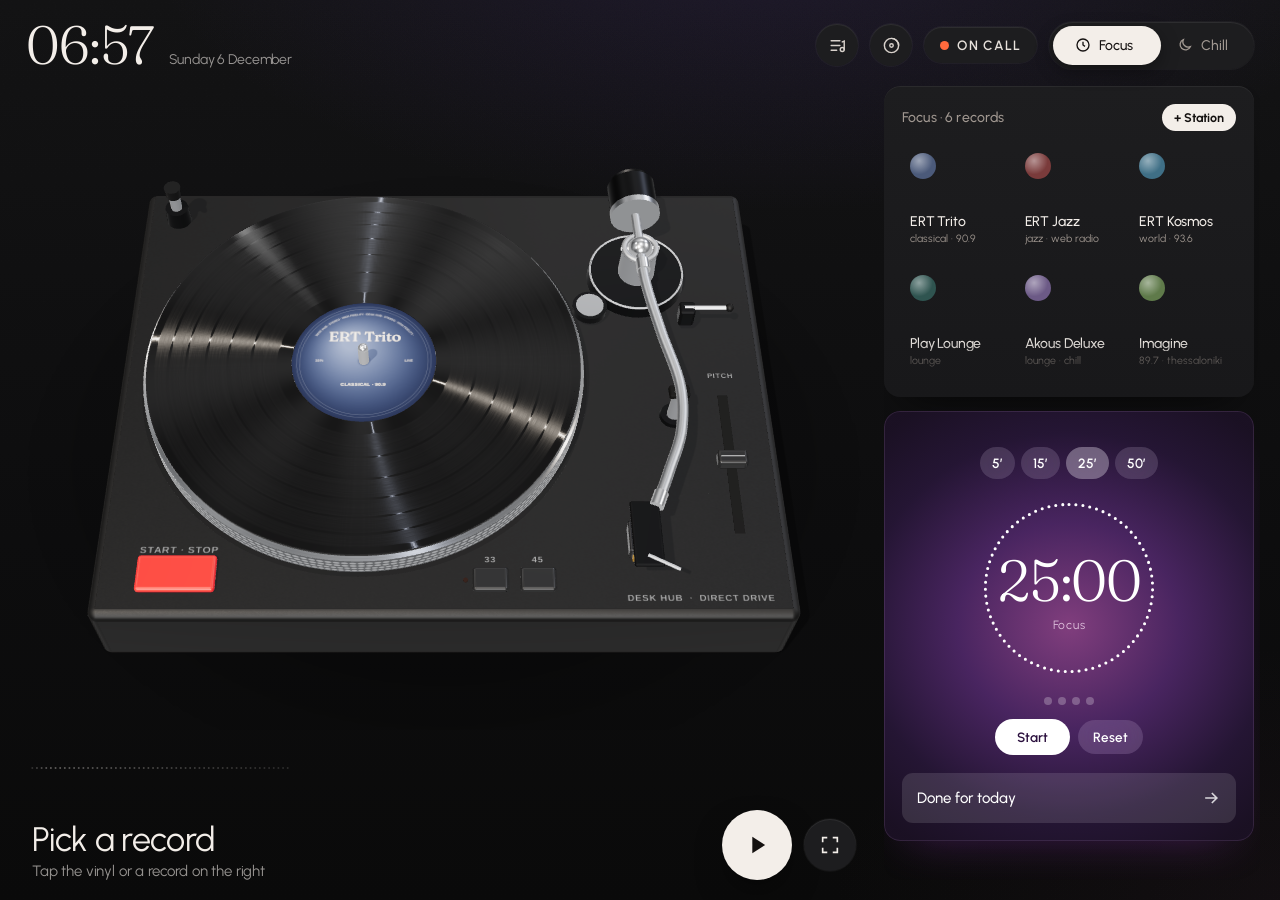
==== nd/index.html @ 163c9990 "ND: shorter waveform, drop small orange equalizer icon Co-Authored-By: Claude Opus 5.5 <noreply@anth" ====
<!DOCTYPE html>
<html lang="en">
<head>
<meta charset="utf-8">
<meta name="viewport" content="width=device-width, initial-scale=1, maximum-scale=1, user-scalable=no, viewport-fit=cover">
<meta name="apple-mobile-web-app-capable" content="yes">
<meta name="mobile-web-app-capable" content="yes">
<meta name="apple-mobile-web-app-status-bar-style" content="black-translucent">
<meta name="apple-mobile-web-app-title" content="Desk Hub">
<meta name="theme-color" content="#121010">
<link rel="apple-touch-icon" href="../icon.png">
<link rel="manifest" href="../manifest.webmanifest">
<title>Desk Hub</title>
<script type="importmap">{"imports":{"three":"../vendor/three.module.min.js"}}</script>
<link rel="preconnect" href="https://fonts.googleapis.com">
<link rel="preconnect" href="https://fonts.gstatic.com" crossorigin>
<link href="fonts.css" rel="stylesheet">
<style>
:root{
  --bg:#15100c; --bg2:#1d1611; --panel:rgba(255,240,220,.045); --line:rgba(255,232,204,.10);
  --ink:#f3e7d6; --muted:#a8968a; --faint:#6f6157;
  --accent:#e7a35a; --accent2:#c9743c; --glow:231,163,90;
  --wood1:#5a3a22; --wood2:#3c2615; --wood3:#2a1a0e;
  --r:22px;
}
body.work{ --accent:#d9b26f; --accent2:#9fb7a6; --glow:159,183,166; }
*{box-sizing:border-box;-webkit-tap-highlight-color:transparent}
html,body{margin:0;height:100%;background:var(--bg);color:var(--ink);font-family:Manrope,system-ui,sans-serif;overflow:hidden;-webkit-user-select:none;user-select:none;-webkit-touch-callout:none}
button{font:inherit;color:inherit;background:none;border:0;padding:0;cursor:pointer}
.ambient{position:fixed;inset:-20%;pointer-events:none;z-index:0;transition:background 2.5s ease;
  background:radial-gradient(40% 45% at 32% 55%, rgba(var(--glow),.16), transparent 70%),
             radial-gradient(35% 40% at 85% 20%, rgba(var(--glow),.07), transparent 70%)}
.grain{position:fixed;inset:0;pointer-events:none;z-index:1;opacity:.06;mix-blend-mode:overlay;
  background-image:url("data:image/svg+xml,%3Csvg xmlns='http://www.w3.org/2000/svg' width='160' height='160'%3E%3Cfilter id='n'%3E%3CfeTurbulence type='fractalNoise' baseFrequency='.9' numOctaves='2'/%3E%3C/filter%3E%3Crect width='100%25' height='100%25' filter='url(%23n)'/%3E%3C/svg%3E")}
.app{position:relative;z-index:2;height:100%;display:grid;grid-template-rows:auto 1fr;
  padding:calc(env(safe-area-inset-top) + 18px) calc(env(safe-area-inset-right) + 26px) calc(env(safe-area-inset-bottom) + 20px) calc(env(safe-area-inset-left) + 26px);gap:14px}

/* header */
header{display:flex;align-items:center;justify-content:space-between;gap:20px;position:relative;z-index:6}
.time{display:flex;align-items:baseline;gap:16px}
#clock{font-family:Fraunces,serif;font-weight:300;font-size:52px;letter-spacing:-.02em;line-height:1;font-variant-numeric:tabular-nums}
#date{color:var(--muted);font-size:15px;text-transform:capitalize}
.hright{display:flex;align-items:center;gap:12px}
.out{display:flex;align-items:center;gap:8px;padding:10px 16px;border-radius:999px;border:1px solid var(--line);background:var(--panel);font-size:13.5px;font-weight:600;color:var(--muted);transition:all .4s}
.out svg{width:17px;height:17px}
.out .dot{width:8px;height:8px;border-radius:50%;background:var(--faint)}
.out.wl{color:var(--ink);border-color:rgba(120,200,140,.45);background:rgba(120,200,140,.10)}
.out.wl .dot{background:#7fd393;box-shadow:0 0 8px #7fd393}
.cbtn.wl{border-color:rgba(120,200,140,.6);color:#9be3ad}
.modes{display:flex;background:var(--panel);border:1px solid var(--line);border-radius:999px;padding:4px;position:relative}
.modes button{position:relative;z-index:1;padding:11px 22px;border-radius:999px;font-weight:600;font-size:14.5px;color:var(--muted);transition:color .3s;display:flex;align-items:center;gap:8px}
.modes button.on{color:#1a120c}
.modes .pill{position:absolute;top:4px;bottom:4px;border-radius:999px;background:var(--accent);transition:all .45s cubic-bezier(.6,.1,.2,1);box-shadow:0 4px 20px rgba(var(--glow),.35)}

/* main */
main{display:grid;grid-template-columns:1fr 370px;gap:22px;min-height:0}
.deck{display:flex;flex-direction:column;min-height:0;min-width:0}
.stage{flex:1;min-height:0;position:relative}
.stage .tt{visibility:hidden}
.stage.no3d .tt{visibility:visible}
.stage.has3d .tt{display:none}
.stage .loader{position:absolute;left:50%;top:50%;width:46px;height:46px;margin:-23px;border-radius:50%;border:2px solid rgba(255,232,204,.12);border-top-color:var(--accent);animation:spin 1s linear infinite;transition:opacity .4s}
.stage.has3d .loader,.stage.no3d .loader{opacity:0;pointer-events:none}
.hright{position:relative}
.skins{position:absolute;left:0;top:58px;display:flex;gap:10px;padding:10px;border-radius:18px;background:#1d1611;border:1px solid var(--line);box-shadow:0 14px 40px rgba(0,0,0,.5);opacity:0;pointer-events:none;transform:translateY(8px);transition:all .25s;z-index:5}
.skins.on{opacity:1;pointer-events:auto;transform:none}
#skinBtn.on,#histBtn:active{color:var(--ink);border-color:rgba(var(--glow),.45)}
.skins button{display:flex;flex-direction:column;align-items:center;gap:6px;font-size:11.5px;color:var(--muted);font-weight:600}
.skins .sw{width:58px;height:42px;border-radius:9px;border:2px solid transparent}
.skins button.on .sw{border-color:var(--accent)}
.skins button.on{color:var(--ink)}
.now{position:relative}
.stage canvas{animation:fadein 1.2s ease both}@keyframes fadein{from{opacity:0}to{opacity:1}}
.tt{position:absolute;left:50%;top:50%;width:680px;height:540px;transform-origin:0 0}
.plinth{position:absolute;inset:0;border-radius:28px;
  background:
   linear-gradient(180deg,rgba(255,255,255,.07),transparent 18%),
   repeating-linear-gradient(92deg, rgba(0,0,0,.0) 0 7px, rgba(0,0,0,.09) 7px 9px, rgba(255,220,180,.03) 9px 15px),
   linear-gradient(160deg,var(--wood1),var(--wood2) 55%,var(--wood3));
  box-shadow:0 40px 80px -20px rgba(0,0,0,.7), inset 0 1px 0 rgba(255,230,200,.18), inset 0 -8px 20px rgba(0,0,0,.35)}
.mat{position:absolute;left:22px;top:32px;width:456px;height:456px;border-radius:50%;
  background:radial-gradient(circle,#2a2725 0 60%,#1b1918 61% 100%);box-shadow:inset 0 2px 6px rgba(0,0,0,.6),0 1px 0 rgba(255,255,255,.08)}
.platter{position:absolute;left:30px;top:40px;width:440px;height:440px;border-radius:50%;cursor:pointer}
.vinyl{position:absolute;inset:0;border-radius:50%;
  background:
    radial-gradient(circle at 50% 50%, transparent 0 21%, rgba(255,255,255,.03) 21.4%, transparent 22%),
    repeating-radial-gradient(circle at 50% 50%, #121212 0 1.2px, #1a1a1a 1.6px 2.6px),
    #111;
  box-shadow:0 10px 30px rgba(0,0,0,.6), inset 0 0 0 2px #0a0a0a;
  animation:spin 1.8s linear infinite;animation-play-state:paused}
.vinyl.playing{animation-play-state:running}
.sheen{position:absolute;inset:0;border-radius:50%;pointer-events:none;
  background:conic-gradient(from 20deg, transparent 0 8%, rgba(255,255,255,.10) 12%, transparent 18% 50%, rgba(255,255,255,.08) 62%, transparent 68%)}
.label{position:absolute;left:31%;top:31%;width:38%;height:38%;border-radius:50%;overflow:hidden;
  background:var(--labelc,#c9743c) center/cover no-repeat;box-shadow:0 0 0 3px rgba(0,0,0,.35)}
.label .lt{position:absolute;inset:0;display:flex;flex-direction:column;align-items:center;justify-content:center;text-align:center;padding:18%;color:rgba(255,248,236,.95)}
.label .lt b{font-family:Fraunces,serif;font-weight:500;font-size:19px;line-height:1.05}
.label .lt small{font-size:9.5px;letter-spacing:.18em;text-transform:uppercase;margin-top:6px;opacity:.8}
.label img{position:absolute;inset:0;width:100%;height:100%;object-fit:cover;opacity:0;transition:opacity .8s}
.label img.show{opacity:1}
.label::after{content:"";position:absolute;left:50%;top:50%;width:12px;height:12px;margin:-6px;border-radius:50%;background:#d7d2cc;box-shadow:inset 0 1px 2px rgba(0,0,0,.6)}
@keyframes spin{to{transform:rotate(360deg)}}
.arm{position:absolute;left:560px;top:20px;width:60px;height:390px;transform-origin:30px 70px;transform:rotate(0deg);transition:transform 1.4s cubic-bezier(.5,0,.2,1);pointer-events:none;filter:drop-shadow(6px 10px 8px rgba(0,0,0,.45))}
.arm.down{transform:rotate(29deg)}
.armbase{position:absolute;left:548px;top:48px;width:84px;height:84px;border-radius:50%;
  background:radial-gradient(circle at 40% 35%,#5b544e,#2a2623 70%);box-shadow:0 6px 14px rgba(0,0,0,.5),inset 0 1px 0 rgba(255,255,255,.2)}
.rest{position:absolute;left:578px;top:392px;width:22px;height:30px;border-radius:6px;background:linear-gradient(#3b3531,#221e1b)}
.rpm{position:absolute;left:520px;bottom:34px;display:flex;gap:8px;align-items:center;font-size:11px;letter-spacing:.14em;color:rgba(255,232,204,.55)}
.led{width:8px;height:8px;border-radius:50%;background:#4a2e1e;box-shadow:inset 0 1px 1px rgba(0,0,0,.5)}
.led.on{background:#ff7a3c;box-shadow:0 0 10px #ff7a3c,0 0 2px #ffd0a8}
.brand{position:absolute;left:520px;bottom:62px;font-family:Fraunces,serif;font-style:italic;font-size:15px;color:rgba(255,232,204,.45)}

.now{display:grid;grid-template-columns:1fr auto;align-items:end;gap:18px;padding:6px 6px 0}
.np-station{font-size:11.5px;letter-spacing:.2em;text-transform:uppercase;color:var(--accent);font-weight:700;display:flex;align-items:center;gap:8px}
.np-title{font-family:Fraunces,serif;font-size:27px;line-height:1.15;margin-top:6px;white-space:nowrap;overflow:hidden;text-overflow:ellipsis}
.np-artist{color:var(--muted);font-size:15px;margin-top:3px;white-space:nowrap;overflow:hidden;text-overflow:ellipsis}
.ctrls{display:flex;align-items:center;gap:12px}
.cbtn{width:52px;height:52px;border-radius:50%;display:grid;place-items:center;background:var(--panel);border:1px solid var(--line);transition:transform .15s,background .3s}
.cbtn:active{transform:scale(.93)}
.cbtn.big{width:70px;height:70px;background:var(--accent);border:0;color:#1a120c;box-shadow:0 8px 30px rgba(var(--glow),.35)}
.cbtn svg{width:22px;height:22px}
.cbtn.big svg{width:28px;height:28px}
.dots{display:inline-flex;gap:3px}
.dots i{width:3px;height:10px;background:var(--accent);border-radius:2px;animation:eq 1s ease-in-out infinite}
.dots i:nth-child(2){animation-delay:.2s}.dots i:nth-child(3){animation-delay:.4s}
.paused .dots i{animation:none;height:3px}
@keyframes eq{0%,100%{height:3px}50%{height:11px}}

/* side */
aside{display:flex;flex-direction:column;gap:14px;min-height:0}
.card{background:var(--panel);border:1px solid var(--line);border-radius:var(--r);padding:18px}
.card h3{margin:0 0 12px;font-size:11.5px;letter-spacing:.2em;text-transform:uppercase;color:var(--muted);font-weight:700;display:flex;justify-content:space-between;align-items:center}
.crate{display:grid;grid-template-columns:repeat(3,1fr);gap:10px;max-height:244px;overflow-y:auto;padding:4px;margin:-4px;scrollbar-width:none;-webkit-overflow-scrolling:touch}
.crate::-webkit-scrollbar{display:none}
.crate.more{-webkit-mask-image:linear-gradient(180deg,#000 82%,transparent);mask-image:linear-gradient(180deg,#000 82%,transparent)}
.sleeve.flash{animation:flash 1.6s ease}
@keyframes flash{0%,100%{box-shadow:0 6px 16px rgba(0,0,0,.35)}30%,60%{box-shadow:0 0 0 3px var(--accent),0 0 24px rgba(var(--glow),.6)}}
.res .act button.done{cursor:pointer}
.sleeve.add{background:transparent;border:1.5px dashed rgba(255,232,204,.22);box-shadow:none;align-items:center;justify-content:center;color:var(--muted)}
.sleeve.add::before,.sleeve.add::after{display:none}
.sleeve.add b{font-size:30px;font-weight:300;line-height:1}
.sleeve.add em{color:var(--muted)}
.sleeve .rm{position:absolute;inset:0;z-index:3;display:none;flex-direction:column;align-items:center;justify-content:center;gap:8px;background:rgba(12,8,6,.82);border-radius:10px;font-size:12.5px}
.sleeve.ask .rm{display:flex}
.sleeve .rm i{font-style:normal;padding:7px 12px;border-radius:999px;background:#c9533a;color:#fff;font-weight:700}
.sleeve .rm u{text-decoration:none;color:var(--muted)}
#sheet,#hist{position:fixed;inset:0;z-index:25;background:rgba(8,5,4,.6);backdrop-filter:blur(10px);-webkit-backdrop-filter:blur(10px);display:flex;align-items:center;justify-content:center;opacity:0;pointer-events:none;transition:opacity .35s}
#sheet.on,#hist.on{opacity:1;pointer-events:auto}
.sheet{width:min(720px,92vw);height:min(640px,86vh);background:#1d1611;border:1px solid var(--line);border-radius:26px;display:flex;flex-direction:column;overflow:hidden;box-shadow:0 30px 80px rgba(0,0,0,.6);transform:translateY(20px);transition:transform .35s}
#sheet.on .sheet,#hist.on .sheet{transform:none}
.sh-head{padding:22px 22px 14px;display:flex;flex-direction:column;gap:14px;border-bottom:1px solid var(--line)}
.sh-top{display:flex;align-items:center;justify-content:space-between}
.sh-top h2{margin:0;font-family:Fraunces,serif;font-weight:400;font-size:26px}
.sh-top button{width:40px;height:40px;border-radius:50%;background:var(--panel);border:1px solid var(--line);font-size:20px;color:var(--muted)}
.sh-search{display:flex;gap:10px;align-items:center}
.sh-search input{flex:1;font:inherit;font-size:17px;color:var(--ink);background:rgba(255,240,220,.06);border:1px solid var(--line);border-radius:14px;padding:13px 16px;outline:none;-webkit-user-select:text;user-select:text}
.sh-search input:focus{border-color:rgba(var(--glow),.6)}
.sh-sub{font-size:13px;color:var(--muted)}
.sh-sub b{color:var(--ink);font-weight:600}
#results{flex:1;overflow-y:auto;padding:8px 12px 16px;-webkit-overflow-scrolling:touch}
.res{display:grid;grid-template-columns:46px 1fr auto;gap:14px;align-items:center;padding:10px;border-radius:14px}
.res:active{background:var(--panel)}
.res .fav{width:46px;height:46px;border-radius:10px;background:var(--c,#3a2a20) center/cover;display:grid;place-items:center;font-family:Fraunces,serif;font-size:20px;color:#fff8ee;overflow:hidden}
.res .fav img{width:100%;height:100%;object-fit:cover}
.res .nm{font-weight:600;font-size:15.5px;white-space:nowrap;overflow:hidden;text-overflow:ellipsis}
.res .tg{font-size:12.5px;color:var(--muted);white-space:nowrap;overflow:hidden;text-overflow:ellipsis;margin-top:2px}
.res .act{display:flex;gap:8px}
.res .act button{padding:9px 14px;border-radius:999px;border:1px solid var(--line);font-size:13px;font-weight:600}
.res .act button.add{background:var(--accent);color:#1a120c;border:0}
.res .act button.done{background:transparent;color:var(--muted)}
.res.na{opacity:.4}
.empty{padding:40px;text-align:center;color:var(--muted)}
.sleeve{aspect-ratio:1;border-radius:10px;position:relative;overflow:hidden;text-align:left;padding:10px;display:flex;flex-direction:column;justify-content:flex-end;
  background:var(--c);box-shadow:0 6px 16px rgba(0,0,0,.35);transition:transform .2s}
.sleeve::before{content:"";position:absolute;right:-30%;top:-30%;width:90%;height:90%;border-radius:50%;
  background:repeating-radial-gradient(circle,rgba(0,0,0,.18) 0 2px,transparent 2px 5px);opacity:.55}
.sleeve::after{content:"";position:absolute;inset:0;background:linear-gradient(180deg,transparent 35%,rgba(0,0,0,.45))}
.sleeve span{position:relative;z-index:1;font-family:Fraunces,serif;font-size:14px;line-height:1.1;color:#fff8ee}
.sleeve em{position:relative;z-index:1;font-style:normal;font-size:9px;letter-spacing:.14em;text-transform:uppercase;color:rgba(255,248,238,.75);margin-top:3px}
.sleeve.cur{outline:2px solid var(--accent);outline-offset:3px}
.sleeve:active{transform:scale(.95)}
.grow{flex:1;min-height:0;display:flex;flex-direction:column}
.panel{display:none;flex:1;flex-direction:column;align-items:center;justify-content:center;gap:14px}
.panel.on{display:flex}
.ring{position:relative;width:190px;height:190px}
.ring svg{width:100%;height:100%;transform:rotate(-90deg)}
.ring .t{position:absolute;inset:0;display:flex;flex-direction:column;align-items:center;justify-content:center}
.ring .t b{font-family:Fraunces,serif;font-weight:300;font-size:46px;font-variant-numeric:tabular-nums;letter-spacing:-.02em}
.ring .t small{color:var(--muted);font-size:12px;letter-spacing:.16em;text-transform:uppercase;margin-top:2px}
.row{display:flex;gap:8px;align-items:center;justify-content:center}
.chip{padding:9px 15px;border-radius:999px;border:1px solid var(--line);font-size:13.5px;font-weight:600;color:var(--muted)}
.chip.on{background:rgba(var(--glow),.16);color:var(--ink);border-color:rgba(var(--glow),.45)}
.chip.solid{background:var(--accent);color:#1a120c;border:0;padding:10px 22px}
.sess{display:flex;gap:6px}
.sess i{width:8px;height:8px;border-radius:50%;background:var(--line)}
.sess i.done{background:var(--accent)}
.breath{width:170px;height:170px;display:grid;place-items:center;position:relative}
.breath .orb{width:70px;height:70px;border-radius:50%;background:radial-gradient(circle at 40% 35%,rgba(var(--glow),.9),rgba(var(--glow),.25));box-shadow:0 0 50px rgba(var(--glow),.4);transition:transform 4s ease-in-out}
.breath .halo{position:absolute;inset:0;border-radius:50%;border:1px dashed rgba(var(--glow),.35)}
#breathTxt{font-family:Fraunces,serif;font-size:22px;min-height:28px}
.endday{width:100%;padding:15px;border-radius:16px;border:1px solid var(--line);background:linear-gradient(90deg,rgba(var(--glow),.12),transparent);font-weight:600;font-size:15px;display:flex;align-items:center;justify-content:space-between}
.endday svg{width:20px;height:20px;opacity:.8}

/* solo (turntable only) */
header,aside,.now{transition:opacity .6s ease}
body.solo header,body.solo aside,body.solo .now{opacity:0;pointer-events:none}
.stage.fly{position:fixed;z-index:15;transition:left .9s cubic-bezier(.6,0,.2,1),top .9s cubic-bezier(.6,0,.2,1),width .9s cubic-bezier(.6,0,.2,1),height .9s cubic-bezier(.6,0,.2,1)}
#soloExit{position:fixed;z-index:16;top:calc(env(safe-area-inset-top) + 22px);right:calc(env(safe-area-inset-right) + 24px);width:48px;height:48px;border-radius:50%;display:grid;place-items:center;background:rgba(255,240,220,.06);border:1px solid var(--line);opacity:0;pointer-events:none;transition:opacity .6s ease .5s}
#soloExit svg{width:20px;height:20px}
body.solo #soloExit{opacity:.75;pointer-events:auto}
/* history */
.np-row{display:flex;align-items:center;gap:10px;min-width:0}
.np-row .np-title{min-width:0}
#likeBtn{flex:none;width:38px;height:38px;border-radius:50%;display:none;place-items:center;margin-top:6px;color:var(--muted);border:1px solid var(--line);transition:all .25s}
#likeBtn.show{display:grid}
#likeBtn svg{width:19px;height:19px}
#likeBtn.on{color:#ef6f6c;border-color:rgba(239,111,108,.45);background:rgba(239,111,108,.1)}
#likeBtn.pop{animation:pop .4s ease}
@keyframes pop{50%{transform:scale(1.25)}}
.hbtn{width:42px;height:42px;border-radius:50%;display:grid;place-items:center;border:1px solid var(--line);background:var(--panel);color:var(--muted)}
.hbtn svg{width:19px;height:19px}
.tabs{display:flex;gap:8px}
.hrow{display:grid;grid-template-columns:52px 1fr auto;gap:14px;align-items:center;padding:10px;border-radius:14px}
.hrow .cv{width:52px;height:52px;border-radius:8px;background:var(--c,#3a2a20) center/cover;box-shadow:0 4px 10px rgba(0,0,0,.35)}
.hrow .t{font-weight:600;font-size:15.5px;white-space:nowrap;overflow:hidden;text-overflow:ellipsis}
.hrow .a{font-size:13px;color:var(--muted);white-space:nowrap;overflow:hidden;text-overflow:ellipsis;margin-top:2px}
.hrow .links{font-size:12px;color:var(--faint);margin-top:4px}
.hrow .links a{color:var(--accent);text-decoration:none;margin-right:12px}
.hrow .hv{width:40px;height:40px;border-radius:50%;display:grid;place-items:center;color:var(--faint)}
.hrow .hv svg{width:20px;height:20px}
.hrow .hv.on{color:#ef6f6c}
/* on air */
.oa-btn{display:flex;align-items:center;gap:8px;padding:10px 16px;border-radius:999px;border:1px solid var(--line);background:var(--panel);font-size:13.5px;font-weight:700;letter-spacing:.08em;color:var(--muted)}
.oa-btn i{width:9px;height:9px;border-radius:50%;background:#7a2a22;box-shadow:inset 0 1px 1px rgba(0,0,0,.5)}
#onair{position:fixed;inset:0;z-index:22;background:#060403;display:flex;flex-direction:column;align-items:center;justify-content:center;opacity:0;pointer-events:none;transition:opacity .7s ease}
#onair.on{opacity:1;pointer-events:auto}
#onair::after{content:"";position:absolute;inset:0;pointer-events:none;box-shadow:inset 0 0 0 2px rgba(232,92,74,.35)}
.sign{position:relative;display:flex;align-items:center;gap:34px;padding:30px 56px;border-radius:22px;border:2px solid rgba(232,92,74,.75);
  background:rgba(120,24,14,.22);box-shadow:0 0 30px rgba(232,80,60,.14)}
.sign svg{width:84px;height:84px;color:#e8705e;flex:none}
.sign b{display:block;font-family:Manrope,system-ui,sans-serif;font-weight:800;font-size:104px;letter-spacing:.08em;line-height:1;color:#ee7b6a;text-shadow:0 0 14px rgba(232,80,60,.25)}
#onair.on .sign{animation:neon 1.1s steps(1,end) both}
@keyframes neon{0%{opacity:0}10%{opacity:.7}16%{opacity:.15}28%{opacity:.9}34%{opacity:.5}46%,100%{opacity:1}}
.oa-meta{margin-top:56px;display:flex;align-items:baseline;gap:22px;color:rgba(243,231,214,.55)}
.oa-meta .c{font-family:Fraunces,serif;font-weight:300;font-size:64px;letter-spacing:-.02em;color:rgba(243,231,214,.7);font-variant-numeric:tabular-nums}
.oa-meta .e{font-size:17px;font-variant-numeric:tabular-nums}
#oaEnd{margin-top:40px;padding:14px 26px;border-radius:999px;background:rgba(255,240,220,.08);border:1px solid rgba(255,232,204,.18);color:var(--ink);font-weight:700;font-size:15px;opacity:0;pointer-events:none;transition:opacity .3s}
#onair.ask #oaEnd{opacity:1;pointer-events:auto}
@media (orientation:portrait){.sign{padding:24px 36px;gap:22px}.sign b{font-size:72px}.sign svg{width:60px;height:60px}}
/* crate grid: fixed row height (Safari mis-sizes aspect-ratio items inside a scrolling grid) */
.crate{grid-auto-rows:112px;align-items:stretch}
.crate>.sleeve{aspect-ratio:auto;height:112px;min-height:0;overflow:hidden}
.sleeve span{display:-webkit-box;-webkit-line-clamp:2;-webkit-box-orient:vertical;overflow:hidden}
.sleeve em{white-space:nowrap;overflow:hidden;text-overflow:ellipsis;display:block}
/* scrollable right panel */
aside{overflow-y:auto;overflow-x:hidden;-webkit-overflow-scrolling:touch;scrollbar-width:none;border-radius:var(--r)}
aside::-webkit-scrollbar{display:none}
aside>.card{flex:none}
.grow{flex:none!important;min-height:430px}
/* overlays */
.ov{position:fixed;inset:0;z-index:20;display:flex;flex-direction:column;align-items:center;justify-content:center;opacity:0;pointer-events:none;transition:opacity 1s ease}
.ov.on{opacity:1;pointer-events:auto}
#idle{background:#070504}
#idle .ic{font-family:Fraunces,serif;font-weight:300;font-size:180px;letter-spacing:-.03em;color:rgba(243,231,214,.85);line-height:1;font-variant-numeric:tabular-nums}
#idle .id{color:rgba(168,150,138,.8);font-size:20px;margin-top:14px;text-transform:capitalize}
#idle .inp{margin-top:48px;color:rgba(168,150,138,.7);font-size:15px;display:flex;align-items:center;gap:12px}
#idle .inp img{width:44px;height:44px;border-radius:6px;object-fit:cover}
#idle.night .ic{color:rgba(243,231,214,.35)} #idle.night .id,#idle.night .inp{opacity:.4}
#eod{background:radial-gradient(60% 60% at 50% 45%,rgba(120,60,20,.55),#0d0907 75%)}
#eod h1{font-family:Fraunces,serif;font-weight:300;font-size:58px;margin:0;text-align:center}
#eod p{color:var(--muted);font-size:18px;margin:14px 0 34px;text-align:center;line-height:1.6}
.toast{position:fixed;left:50%;bottom:30px;transform:translate(-50%,30px);background:#2a2019;border:1px solid var(--line);padding:12px 20px;border-radius:14px;font-size:14px;opacity:0;transition:all .4s;z-index:30}
.toast.on{opacity:1;transform:translate(-50%,0)}

@media (orientation:portrait){
  main{grid-template-columns:1fr;grid-template-rows:1.25fr auto}
  aside{flex-direction:row;flex-wrap:wrap}
  aside>.card{flex:1 1 300px}
  #clock{font-size:44px}
}

/* ================= DARK GLASS theme ================= */
:root{--bg:#121010;--panel:rgba(255,255,255,.06);--line:rgba(255,255,255,.10);--ink:#f3eee9;--muted:#a19891;--faint:#6d6560;
  --accent:#f3eee9;--accent2:#f3eee9;--glow:243,140,70;--r:30px;--hot:#ff6a3d;
  --m1:#f08a4b;--m2:#b0654a;--m3:#7d5fae;--m4:#3e8f8a}
body.work{--m1:#3e8f8a;--m2:#4f6aa8;--m3:#7d5fae;--m4:#b0654a;--glow:120,170,190}
body.chill{--m1:#f08a4b;--m2:#c25a4a;--m3:#9a5aa8;--m4:#d39a4e;--glow:243,140,70}
html,body{background:var(--bg);color:var(--ink);font-family:Urbanist,Inter,system-ui,sans-serif;letter-spacing:-.01em}
.grain{opacity:.06}
.mesh{position:fixed;inset:0;z-index:0;pointer-events:none;overflow:hidden;filter:blur(80px) saturate(1.1);opacity:.55}
.mesh i{position:absolute;border-radius:50%;transition:background 2.5s ease;will-change:transform}
.mesh .b1{width:58vw;height:58vw;left:-12vw;top:22vh;background:var(--m1);animation:drift1 38s ease-in-out infinite alternate}
.mesh .b2{width:44vw;height:44vw;left:30vw;top:-22vh;background:var(--m2);animation:drift2 44s ease-in-out infinite alternate}
.mesh .b3{width:44vw;height:44vw;right:-12vw;top:34vh;background:var(--m3);animation:drift3 50s ease-in-out infinite alternate}
.mesh .b4{width:32vw;height:32vw;left:24vw;bottom:-24vh;background:var(--m4);animation:drift1 46s ease-in-out infinite alternate-reverse}
@keyframes drift1{to{transform:translate(8vw,-6vh) scale(1.08)}}
@keyframes drift2{to{transform:translate(-6vw,8vh) scale(.94)}}
@keyframes drift3{to{transform:translate(-8vw,-4vh) scale(1.1)}}
.ambient{z-index:0;filter:blur(40px);opacity:.7}
.card,.modes,.hbtn,.oa-btn,.cbtn,.chip,.endday,.skins,.sheet,.toast,#soloExit,.sleeve{
  -webkit-backdrop-filter:blur(24px) saturate(1.4);backdrop-filter:blur(24px) saturate(1.4)}
/* time — the serif from the idle screen, everywhere */
#clock,#idle .ic,.ring .t b,.oa-meta .c{font-family:Fraunces,Georgia,serif!important;font-weight:300!important;font-variant-numeric:tabular-nums;letter-spacing:-.02em}
#clock{font-size:54px;color:var(--ink)}
#date{font-size:14px;color:var(--muted)}
/* header */
.modes{background:rgba(255,255,255,.06);border:1px solid var(--line)}
.modes button{color:#a19891;font-weight:500;font-size:14px}
.modes button.on{color:#141110}
.modes .pill{background:#f3eee9;box-shadow:0 6px 18px rgba(0,0,0,.35)}
.hbtn{background:rgba(255,255,255,.06);border:1px solid var(--line);color:#d8d1cb}
.oa-btn{background:rgba(255,255,255,.06);border:1px solid var(--line);color:#e8e2dc;font-weight:600;letter-spacing:.06em}
.oa-btn i{background:var(--hot);box-shadow:none}
#skinBtn.on,#histBtn:active{border-color:rgba(255,255,255,.35);color:#fff}
/* right panel: scrollable */
aside{overflow-y:auto;overflow-x:hidden;-webkit-overflow-scrolling:touch;scrollbar-width:none;padding-bottom:8px;margin-right:-6px;padding-right:6px;border-radius:32px}
aside::-webkit-scrollbar{display:none}
aside>.card{flex:none}
.grow{flex:none!important;min-height:430px}
/* cards */
.card{background:rgba(255,255,255,.055);border:1px solid rgba(255,255,255,.09);border-radius:32px;box-shadow:0 24px 60px -24px rgba(0,0,0,.6),inset 0 1px 0 rgba(255,255,255,.08)}
.card h3{color:var(--muted);font-weight:500;letter-spacing:.01em;text-transform:none;font-size:14px}
#crateAdd{color:#141110!important;background:#f3eee9;border-radius:999px;padding:6px 12px!important;font-size:12.5px!important;letter-spacing:0!important}
.grow.card{background:linear-gradient(160deg,rgba(255,150,90,.14),rgba(255,255,255,.04) 55%,rgba(130,100,200,.10));border-color:rgba(255,255,255,.1)}
.grow.card .chip{color:rgba(243,238,233,.7);border-color:rgba(255,255,255,.14);background:rgba(255,255,255,.04)}
.grow.card .chip.on{background:rgba(255,255,255,.14);color:#fff;border-color:rgba(255,255,255,.2)}
.grow.card .chip.solid{background:#f3eee9;color:#141110}
.ring .t b{font-size:58px;color:#fff}
.ring .t small{color:rgba(243,238,233,.55);font-size:12px;letter-spacing:.06em;text-transform:none}
.sess i{background:rgba(255,255,255,.16)}.sess i.done{background:var(--hot)}
.endday{background:rgba(255,255,255,.05);border:1px solid rgba(255,255,255,.1);color:#f3eee9;font-weight:500}
.breath .orb{background:radial-gradient(circle at 40% 35%,#ffd2b3,#f08a52 70%);box-shadow:0 0 40px rgba(240,138,82,.25)}
.breath .halo{border:1px dashed rgba(255,255,255,.2)}
#breathTxt{font-family:Urbanist,Inter,sans-serif;font-weight:300;font-size:22px;color:#f3eee9}
/* crate tiles */
.sleeve{background:rgba(255,255,255,.06)!important;border:1px solid rgba(255,255,255,.08);border-radius:22px;box-shadow:none;padding:12px;justify-content:space-between}
.sleeve::before,.sleeve::after{display:none}
.sleeve .chipc{position:relative;z-index:1;width:26px;height:26px;border-radius:50%;background:radial-gradient(circle at 35% 30%,rgba(255,255,255,.45),transparent 55%),var(--c);display:block;flex:none}
.sleeve span{color:var(--ink);font-family:Urbanist,Inter,sans-serif;font-weight:500;font-size:14px;margin-top:auto}
.sleeve em{color:var(--muted);font-size:10.5px;letter-spacing:0;text-transform:none}
.sleeve.cur{outline:none;background:#f3eee9!important;border-color:transparent}
.sleeve.cur span{color:#141110}.sleeve.cur em{color:#6d6560}
.sleeve.add{border:1.5px dashed rgba(255,255,255,.16)!important;background:transparent!important;align-items:center;justify-content:center}
.sleeve.add b,.sleeve.add em{color:var(--muted)}
.sleeve .rm{background:rgba(18,16,16,.9);border-radius:22px}
/* now playing */
.np-station{color:var(--muted);font-weight:600;letter-spacing:.08em}
.dots i{background:var(--hot)}
.np-title{font-family:Urbanist,Inter,sans-serif;font-weight:300;font-size:34px;letter-spacing:-.03em;color:var(--ink)}
.np-artist{color:var(--muted);font-size:15px}
.cbtn{background:rgba(255,255,255,.07);border:1px solid var(--line);color:var(--ink)}
.cbtn.big{background:#f3eee9;color:#141110;box-shadow:0 14px 34px -10px rgba(0,0,0,.6)}
#likeBtn{border-color:rgba(255,255,255,.14);color:#a19891;background:rgba(255,255,255,.05)}
#likeBtn.on{color:var(--hot);border-color:rgba(255,106,61,.45)}
.stage .loader{border-color:rgba(255,255,255,.1);border-top-color:#f3eee9}
/* popovers & sheets */
.skins{background:rgba(30,26,25,.82);border:1px solid rgba(255,255,255,.1);box-shadow:0 20px 50px -15px rgba(0,0,0,.6)}
.skins button{color:var(--muted)}.skins button.on{color:var(--ink)}.skins button.on .sw{border-color:#f3eee9}
#sheet,#hist{background:rgba(10,8,8,.55)}
.sheet{background:rgba(32,28,27,.82);border:1px solid rgba(255,255,255,.1);box-shadow:0 40px 90px -20px rgba(0,0,0,.7)}
.sh-top h2{font-family:Urbanist,Inter,sans-serif;font-weight:300;font-size:30px;letter-spacing:-.02em}
.sh-top button{background:rgba(255,255,255,.06);border-color:rgba(255,255,255,.1);color:var(--muted)}
.sh-search input{background:rgba(255,255,255,.06);border-color:rgba(255,255,255,.1);color:var(--ink)}
.sh-search input:focus{border-color:rgba(255,255,255,.5)}
.sh-sub{color:var(--muted)}.sh-sub b{color:var(--ink)}
.sh-head{border-bottom-color:rgba(255,255,255,.07)}
.chip{border-color:rgba(255,255,255,.14);color:var(--muted);background:rgba(255,255,255,.04)}
.chip.on{background:#f3eee9;color:#141110;border-color:#f3eee9}
.chip.solid{background:#f3eee9;color:#141110}
.res:active{background:rgba(255,255,255,.06)}
.res .fav{border-radius:14px}
.res .act button{border-color:rgba(255,255,255,.14);color:var(--ink);background:rgba(255,255,255,.05)}
.res .act button.add{background:#f3eee9;color:#141110}
.res .act button.done{color:var(--muted);background:transparent}
.hrow .links a{color:var(--ink)}
.hrow .hv{color:#6d6560}.hrow .hv.on{color:var(--hot)}
.hrow .cv{border-radius:12px}
.empty{color:var(--muted)}
.toast{background:rgba(243,238,233,.94);color:#141110;border:0}
#soloExit{background:rgba(255,255,255,.07);border-color:var(--line);color:var(--ink)}
/* idle */
#idle{background:radial-gradient(60% 60% at 70% 35%,rgba(240,138,75,.28),transparent 70%),radial-gradient(50% 60% at 20% 80%,rgba(125,95,174,.22),transparent 70%),#0e0c0c}
#idle .ic{font-size:190px;color:#f3eee9}
#idle .id{color:rgba(243,238,233,.6);font-size:20px;font-weight:300}
#idle .inp{color:rgba(243,238,233,.6)}
#idle.night{background:#080707}
#idle.night .ic{color:rgba(243,238,233,.35)}
/* call */
#onair{background:radial-gradient(60% 70% at 50% 45%,#d9563a 0%,#8a2f26 45%,#2a1412 85%,#140b0a 100%)}
#onair::after{box-shadow:none}
.sign{border:0;background:none;box-shadow:none;padding:0;flex-direction:column;gap:18px}
.sign svg{color:#fff;width:46px;height:46px;opacity:.9}
.sign b{font-family:Urbanist,Inter,sans-serif;font-weight:200;font-size:120px;letter-spacing:-.04em;color:#fff;text-shadow:none}
#onair.on .sign{animation:fadeup .8s ease both}
@keyframes fadeup{from{opacity:0;transform:translateY(12px)}to{opacity:1;transform:none}}
.oa-meta{margin-top:30px}
.oa-meta .c{font-size:56px;color:#fff}
.oa-meta .e{color:rgba(255,255,255,.75)}
#oaEnd{background:rgba(255,255,255,.14);border:1px solid rgba(255,255,255,.25);color:#fff;-webkit-backdrop-filter:blur(16px);backdrop-filter:blur(16px)}
#eod{background:radial-gradient(60% 60% at 50% 40%,rgba(240,138,75,.45),transparent 70%),radial-gradient(50% 60% at 80% 80%,rgba(125,95,174,.35),transparent 70%),#0e0c0c}
#eod h1{font-family:Fraunces,Georgia,serif;font-weight:300;font-size:72px;letter-spacing:-.03em;color:#fff}
#eod p{color:rgba(255,255,255,.8)}
#eod .chip.solid{background:#f3eee9;color:#141110}
/* v2: mostly dark — no background mesh, purple only behind the timer */
.mesh,.ambient,.grain{display:none!important}
html,body{background:#0e0d0d}
.card{background:rgba(255,255,255,.045);border-color:rgba(255,255,255,.08)}
.grow.card{background:radial-gradient(90% 70% at 50% 40%,rgba(124,82,190,.55),rgba(70,44,120,.35) 55%,rgba(255,255,255,.03) 100%);border-color:rgba(170,140,230,.18)}
#idle{background:#0b0a0a}
#eod{background:#0b0a0a}
/* sans: Urbanist everywhere (times stay Fraunces) */
html,body,button,input,.modes button,.oa-btn,.chip,.sleeve span,.sleeve em,.np-title,.np-artist,.np-station,.card h3,.sh-top h2,.sh-search input,.res .nm,.res .tg,.hrow .t,.hrow .a,.toast,.endday,#date,#idle .id,.oa-meta .e,.sign b,#breathTxt,.skins button{font-family:Urbanist,Inter,system-ui,sans-serif}
.np-title{font-weight:400;letter-spacing:-.02em}
.sign b{font-weight:300}
.oa-btn{letter-spacing:.08em}
/* v3: gradient black bg, subtler purple, tighter radii, station logos */
html,body{background:#0d0c0c}
body::before{content:"";position:fixed;inset:0;z-index:0;pointer-events:none;background:radial-gradient(120% 90% at 85% 100%,#232120 0%,#171615 45%,#0b0a0a 100%)}
.card{border-radius:22px}
.grow.card{background:radial-gradient(90% 70% at 50% 40%,rgba(124,82,190,.28),rgba(70,44,120,.16) 55%,rgba(255,255,255,.03) 100%);border-color:rgba(170,140,230,.12)}
.grow.card .chip.on{background:rgba(255,255,255,.12)}
.sleeve{border-radius:15px}
.sleeve .rm{border-radius:15px}
.sleeve .chipc.img{width:30px;height:30px;border-radius:8px;background-size:cover;background-position:center;background-color:#fff;box-shadow:0 0 0 1px rgba(255,255,255,.08)}
.sheet{border-radius:24px}
.skins{border-radius:16px}
.skins .sw{border-radius:7px}
.sh-search input{border-radius:12px}
.res .fav{border-radius:10px}
.hrow .cv{border-radius:9px}
aside{border-radius:22px}
.endday{border-radius:14px}
#lenChips{gap:6px}
#lenChips .chip{padding:8px 12px}
/* v4: Nothing-style smoky dark wallpaper + film grain */
body::before{background:
  radial-gradient(55% 45% at 78% 22%,rgba(98,112,122,.38),transparent 70%),
  radial-gradient(60% 50% at 30% 55%,rgba(70,86,94,.30),transparent 72%),
  radial-gradient(45% 40% at 62% 70%,rgba(120,140,150,.16),transparent 70%),
  radial-gradient(50% 45% at 8% 100%,rgba(92,40,72,.38),transparent 70%),
  radial-gradient(40% 35% at 0% 10%,rgba(20,24,28,.9),transparent 70%),
  linear-gradient(160deg,#0b0c0d 0%,#15181a 45%,#0d0e10 100%)}
body::after{content:"";position:fixed;inset:0;z-index:1;pointer-events:none;opacity:.12;mix-blend-mode:overlay;
  background-image:url("data:image/svg+xml,%3Csvg xmlns='http://www.w3.org/2000/svg' width='220' height='220'%3E%3Cfilter id='n'%3E%3CfeTurbulence type='fractalNoise' baseFrequency='.85' numOctaves='3' stitchTiles='stitch'/%3E%3CfeColorMatrix values='0 0 0 0 1  0 0 0 0 1  0 0 0 0 1  0 0 0 .9 0'/%3E%3C/filter%3E%3Crect width='100%25' height='100%25' filter='url(%23n)'/%3E%3C/svg%3E")}
.card{background:rgba(24,25,27,.62);border-color:rgba(255,255,255,.07)}
/* v5: Nothing-style — solid near-black widgets on a light smoky wallpaper */
body::before{background:
  radial-gradient(58% 44% at 4% 4%,rgba(22,25,28,.95),transparent 74%),
  radial-gradient(38% 34% at 96% 30%,rgba(34,39,44,.55),transparent 70%),
  radial-gradient(48% 40% at 6% 104%,rgba(60,28,50,.85),transparent 72%),
  radial-gradient(40% 36% at 70% 105%,rgba(40,44,52,.5),transparent 70%),
  radial-gradient(55% 50% at 55% 48%,rgba(196,214,220,.75),transparent 75%),
  linear-gradient(170deg,#7d878c 0%,#a7b3b7 42%,#98a6ab 70%,#6f7378 100%)}
body::after{opacity:.16}
.card,.modes,.hbtn,.oa-btn,.cbtn,.endday,.skins,.sheet,#soloExit,.sleeve{-webkit-backdrop-filter:none;backdrop-filter:none}
.card{background:#1b1b1b;border:0;box-shadow:0 18px 40px -22px rgba(0,0,0,.55)}
.grow.card{background:radial-gradient(90% 70% at 50% 40%,rgba(124,82,190,.22),rgba(124,82,190,0) 70%),#1b1b1b;border:0}
.sleeve{background:#262626!important;border:0}
.sleeve.cur{background:#f3eee9!important}
.sleeve.add{border:1.5px dashed rgba(255,255,255,.14)!important}
.modes{background:#1b1b1b;border:0}
.hbtn,.oa-btn{background:#1b1b1b;border:0}
.cbtn{background:#1b1b1b;border:0}
.cbtn.big{background:#f3eee9}
#soloExit{background:#1b1b1b;border:0}
.endday{background:#262626;border:0}
.skins,.sheet{background:#1b1b1b;border:0}
.sh-search input{background:#262626;border:0}
.res .act button{background:#262626;border:0}
.chip{border:0;background:#262626}
.grow.card .chip{background:rgba(255,255,255,.07);border:0}
.grow.card .chip.on{background:rgba(255,255,255,.16)}
#likeBtn{background:#1b1b1b;border:0}
/* text sitting directly on the wallpaper */
#clock{text-shadow:0 1px 18px rgba(0,0,0,.25)}
#date{color:rgba(243,238,233,.75)}
.np-station{color:rgba(243,238,233,.75)}
.np-artist{color:rgba(243,238,233,.72)}
.np-title{text-shadow:0 1px 20px rgba(0,0,0,.25)}
/* v6: deep dark canvas with fine dot grid (ref 2/3), smaller radii, Spinetic-style purple timer */
body::before{background:
  radial-gradient(70% 45% at 60% -8%,rgba(92,60,170,.20),transparent 70%),
  radial-gradient(50% 40% at 100% 100%,rgba(70,40,60,.18),transparent 70%),
  radial-gradient(1px 1px at 1px 1px,rgba(255,255,255,.07) 1px,transparent 1.2px) 0 0/18px 18px,
  linear-gradient(180deg,#121213 0%,#0c0c0d 60%,#090909 100%)}
body::after{opacity:.10}
#clock,.np-title{text-shadow:none}
#date,.np-station,.np-artist{color:rgba(243,238,233,.6)}
.card{border-radius:16px;background:linear-gradient(180deg,#1d1d1f,#18181a);box-shadow:inset 0 1px 0 rgba(255,255,255,.06),0 20px 40px -24px rgba(0,0,0,.8)}
.sleeve{border-radius:11px;background:#252527!important}
.sleeve .rm{border-radius:11px}
.sleeve .chipc.img{border-radius:7px}
.sheet{border-radius:18px}.skins{border-radius:12px}.skins .sw{border-radius:5px}
.endday{border-radius:11px}.sh-search input{border-radius:10px}.res .fav{border-radius:8px}.hrow .cv{border-radius:7px}
aside{border-radius:16px}
/* timer — glowing magenta edges, deep violet core */
.grow.card{background:
  radial-gradient(65% 55% at 50% 52%,#1a0a26 0%,#3b1366 38%,rgba(120,40,170,.0) 70%),
  radial-gradient(120% 100% at 50% 50%,#6a28b0 0%,#a33fc9 55%,#e35fd2 85%,#f07ad9 100%);
  box-shadow:inset 0 0 0 1px rgba(255,190,245,.25),inset 0 0 60px rgba(255,140,230,.35),0 24px 50px -24px rgba(160,50,200,.55)}
.grow.card .chip{background:rgba(255,255,255,.14);color:#fff}
.grow.card .chip.on{background:rgba(255,255,255,.32);color:#fff}
.grow.card .chip.solid{background:#fff;color:#2a0f3d}
.grow.card .endday{background:rgba(255,255,255,.12);color:#fff}
.ring .t small{color:rgba(255,235,252,.75)}
.sess i{background:rgba(255,255,255,.25)}.sess i.done{background:#fff}
.breath .orb{background:radial-gradient(circle at 40% 35%,#fff,#f3a6ea 45%,#b04ad0 80%);box-shadow:0 0 40px rgba(240,120,220,.45)}
.hbtn,.oa-btn,.modes,.cbtn:not(.big),#soloExit{background:#1d1d1f;box-shadow:inset 0 1px 0 rgba(255,255,255,.07),0 0 0 1px rgba(255,255,255,.04)}
/* v7: no dot grid; inverted, half-intensity purple; borderless station tiles; waveform */
body::before{background:
  radial-gradient(70% 45% at 60% -8%,rgba(92,60,170,.16),transparent 70%),
  radial-gradient(50% 40% at 100% 100%,rgba(70,40,60,.14),transparent 70%),
  linear-gradient(180deg,#121213 0%,#0c0c0d 60%,#090909 100%)}
.grow.card{background:
  radial-gradient(75% 60% at 50% 50%,rgba(214,96,205,.55) 0%,rgba(140,60,190,.42) 40%,rgba(60,24,96,.35) 75%,rgba(28,14,40,.6) 100%),#18141c;
  box-shadow:inset 0 0 0 1px rgba(230,170,240,.12),0 20px 44px -26px rgba(140,50,180,.45)}
.sleeve{background:transparent!important;box-shadow:none!important;border:0!important;padding:10px 8px}
.sleeve:active{background:rgba(255,255,255,.05)!important}
.sleeve.cur{background:rgba(255,255,255,.07)!important}
.sleeve.cur span{color:#fff}.sleeve.cur em{color:rgba(243,238,233,.6)}
.sleeve.add{border:1.5px dashed rgba(255,255,255,.12)!important}
#wave{display:block;width:min(420px,100%);height:64px;margin:0 0 14px -2px}
#wave{width:min(260px,100%)}
.np-station .dots{display:none}
</style>
</head>
<body class="chill">
<div class="mesh"><i class="b1"></i><i class="b2"></i><i class="b3"></i><i class="b4"></i></div>
<div class="ambient" id="ambient"></div>
<div class="grain"></div>

<div class="app">
  <header>
    <div class="time"><div id="clock">--:--</div><div id="date"></div></div>
    <div class="hright">
        <div class="skins" id="skins">
          <button data-skin="noir"><span class="sw" style="background:#141414;position:relative"><i style="position:absolute;left:8px;bottom:7px;width:12px;height:7px;border-radius:2px;background:#d71921"></i></span>Black · red</button>
          <button data-skin="mono"><span class="sw" style="background:#efefec;position:relative"><i style="position:absolute;left:8px;bottom:7px;width:12px;height:7px;border-radius:2px;background:#d71921"></i></span>White · red</button>
          <button data-skin="black"><span class="sw" style="background:linear-gradient(150deg,#2a2a2c,#0b0b0c)"></span>Black</button>
          <button data-skin="walnut"><span class="sw" style="background:repeating-linear-gradient(170deg,#6a3d1e 0 5px,#55301a 5px 8px,#7a4824 8px 11px)"></span>Walnut</button>
          <button data-skin="acrylic"><span class="sw" style="background:linear-gradient(150deg,rgba(220,235,240,.5),rgba(255,255,255,.08));border-color:rgba(255,255,255,.25)"></span>Clear</button>
        </div>
    <button class="hbtn" id="histBtn" aria-label="Recently played"><svg viewBox="0 0 24 24" fill="none" stroke="currentColor" stroke-width="1.8" stroke-linecap="round"><path d="M4 6h11M4 12h11M4 18h7"/><circle cx="18" cy="17" r="2.5"/><path d="M20.5 17V6.5l-2.5 1"/></svg></button>
    <button class="hbtn" id="skinBtn" aria-label="Turntable look"><svg viewBox="0 0 24 24" fill="none" stroke="currentColor" stroke-width="1.8"><circle cx="12" cy="12" r="9"/><circle cx="12" cy="12" r="2.2"/><path d="M12 3a9 9 0 0 1 9 9"/></svg></button>
    <button class="oa-btn" id="oaBtn" aria-label="On call"><i></i>ON CALL</button>
    <div class="modes" id="modes">
      <div class="pill" id="pill"></div>
      <button data-mode="work"><svg width="16" height="16" viewBox="0 0 24 24" fill="none" stroke="currentColor" stroke-width="2"><circle cx="12" cy="12" r="9"/><path d="M12 7v5l3 2"/></svg>Focus</button>
      <button data-mode="chill"><svg width="16" height="16" viewBox="0 0 24 24" fill="none" stroke="currentColor" stroke-width="2"><path d="M20 14.5A8 8 0 0 1 9.5 4a8 8 0 1 0 10.5 10.5z"/></svg>Chill</button>
    </div>
    </div>
  </header>

  <main>
    <section class="deck">
      <div class="stage" id="stage">
        <div class="loader"></div>
        <div class="tt" id="tt">
          <div class="plinth"></div>
          <div class="mat"></div>
          <div class="platter" id="platter">
            <div class="vinyl" id="vinyl">
              <div class="label" id="label"><div class="lt"><b id="lblName"></b><small id="lblSub"></small></div><img id="cover" alt=""></div>
            </div>
            <div class="sheen"></div>
          </div>
          <div class="armbase"></div>
          <div class="rest"></div>
          <svg class="arm" id="arm" viewBox="0 0 60 390">
            <defs><linearGradient id="g" x1="0" x2="1"><stop offset="0" stop-color="#9d958d"/><stop offset=".5" stop-color="#e9e3dc"/><stop offset="1" stop-color="#8a827b"/></linearGradient></defs>
            <rect x="19" y="4" width="22" height="34" rx="5" fill="#2e2a27" stroke="#4a443f"/>
            <rect x="26.5" y="30" width="7" height="300" rx="3.5" fill="url(#g)"/>
            <circle cx="30" cy="70" r="13" fill="#3a3531" stroke="#6b645d" stroke-width="2"/>
            <circle cx="30" cy="70" r="4" fill="#bdb6ae"/>
            <g transform="translate(30 330) rotate(-18)"><rect x="-11" y="-6" width="22" height="46" rx="4" fill="#1e1c1a" stroke="#56504a"/><rect x="-3" y="34" width="6" height="8" fill="#c9a86a"/></g>
          </svg>
          <div class="brand">Desk Hub</div>
          <div class="rpm"><span class="led" id="led"></span>33⅓ RPM</div>
        </div>
      </div>
      <div class="now" id="now">
        <div style="min-width:0">
          <canvas id="wave"></canvas>
          <div class="np-station"><span class="dots"><i></i><i></i><i></i></span><span id="npStation"></span></div>
          <div class="np-row"><div class="np-title" id="npTitle">Pick a record</div><button id="likeBtn" aria-label="Like"><svg viewBox="0 0 24 24" fill="currentColor"><path d="M12 20.5s-7.5-4.6-9.3-9.4C1.4 7.6 3.6 4 7.1 4c2 0 3.6 1.1 4.9 2.8C13.3 5.1 14.9 4 16.9 4c3.5 0 5.7 3.6 4.4 7.1-1.8 4.8-9.3 9.4-9.3 9.4z"/></svg></button></div>
          <div class="np-artist" id="npArtist">Tap the vinyl or a record on the right</div>
        </div>
        <div class="ctrls">
          <button class="cbtn big" id="play" aria-label="Play"><svg viewBox="0 0 24 24" fill="currentColor" id="playIcon"><path d="M8 5v14l11-7z"/></svg></button>
          <button class="cbtn" id="soloBtn" aria-label="Turntable only"><svg viewBox="0 0 24 24" fill="none" stroke="currentColor" stroke-width="1.8"><path d="M4 9V4h5M20 9V4h-5M4 15v5h5M20 15v5h-5"/></svg></button>
        </div>

      </div>
    </section>

    <aside>
      <div class="card">
        <h3><span id="crateTitle">Records</span><button id="crateAdd" style="letter-spacing:.04em;text-transform:none;font-weight:700;font-size:12.5px;color:var(--accent);padding:4px 2px">+ Station</button><span id="crateHint" style="display:none"></span></h3>
        <div class="crate" id="crate"></div>
      </div>
      <div class="card grow">
        <div class="panel" id="pWork">
          <div class="row" id="lenChips"><button class="chip" data-len="5">5′</button><button class="chip" data-len="15">15′</button><button class="chip on" data-len="25">25′</button><button class="chip" data-len="50">50′</button></div>
          <div class="ring">
            <svg viewBox="0 0 200 200"><defs><mask id="rm"><circle id="ringArc" cx="100" cy="100" r="88" fill="none" stroke="#fff" stroke-width="14" stroke-dasharray="553" stroke-dashoffset="0" style="transition:stroke-dashoffset 1s linear"/></mask></defs>
              <circle cx="100" cy="100" r="88" fill="none" stroke="rgba(255,255,255,.18)" stroke-width="3.2" stroke-linecap="round" stroke-dasharray="0 7.37"/>
              <circle cx="100" cy="100" r="88" fill="none" stroke="#fff" stroke-width="3.2" stroke-linecap="round" stroke-dasharray="0 7.37" mask="url(#rm)"/></svg>
            <div class="t"><b id="tTime">25:00</b><small id="tPhase">Focus</small></div>
          </div>
          <div class="sess" id="sess"></div>
          <div class="row"><button class="chip solid" id="tStart">Start</button><button class="chip" id="tReset">Reset</button></div>
        </div>
        <div class="panel" id="pChill">
          <div class="breath"><div class="halo"></div><div class="orb" id="orb"></div></div>
          <div id="breathTxt">Take a breath?</div>
          <div class="row"><button class="chip solid" id="bStart">Start · 1 min</button></div>
        </div>
        <button class="endday" id="endBtn"><span>Done for today</span><svg viewBox="0 0 24 24" fill="none" stroke="currentColor" stroke-width="2"><path d="M5 12h14M13 6l6 6-6 6"/></svg></button>
      </div>
    </aside>
  </main>
</div>

<button id="soloExit" aria-label="Back"><svg viewBox="0 0 24 24" fill="none" stroke="currentColor" stroke-width="1.8"><path d="M9 4v5H4M15 4v5h5M9 20v-5H4M15 20v-5h5"/></svg></button>
<div id="onair"><div class="sign"><svg viewBox="0 0 24 24" fill="none" stroke="currentColor" stroke-width="1.8" stroke-linecap="round"><rect x="9" y="3" width="6" height="11" rx="3"/><path d="M5.5 11a6.5 6.5 0 0 0 13 0M12 17.5V21M8.5 21h7"/></svg><b>On call</b></div>
  <div class="oa-meta"><span class="c" id="oaClock"></span><span class="e" id="oaElapsed"></span></div>
  <button id="oaEnd">Call’s over · Close</button></div>
<div class="ov" id="idle"><div class="ic" id="idleClock"></div><div class="id" id="idleDate"></div><div class="inp" id="idleNp"></div></div>
<div class="ov" id="eod"><h1>That’s it for today.</h1><p id="eodTxt"></p><button class="chip solid" id="eodClose">Enjoy your evening</button></div>
<div id="sheet"><div class="sheet">
  <div class="sh-head">
    <div class="sh-top"><h2>Add station</h2><button id="shClose" aria-label="Close">×</button></div>
    <div class="sh-search"><input id="q" type="search" placeholder="Station name, e.g. Kiss, Rock FM, jazz…" autocomplete="off" autocorrect="off" spellcheck="false"><button class="chip on" id="grOnly">Greece only</button></div>
    <div class="sh-sub" id="shSub"></div>
  </div>
  <div id="results"></div>
</div></div>
<div id="hist"><div class="sheet">
  <div class="sh-head">
    <div class="sh-top"><h2>Recently played</h2><button id="hClose" aria-label="Close">×</button></div>
    <div class="tabs"><button class="chip on" data-tab="recent">Recent</button><button class="chip" data-tab="liked">♥ Favourites</button></div>
  </div>
  <div id="hList" style="flex:1;overflow-y:auto;padding:8px 12px 16px;-webkit-overflow-scrolling:touch"></div>
</div></div>
<div class="toast" id="toast"></div>
<audio id="audio" preload="none" playsinline x-webkit-airplay="allow"></audio>

<script>
(()=>{
const $=s=>document.querySelector(s), $$=s=>[...document.querySelectorAll(s)];
const store={get(k,d){try{const v=localStorage.getItem('hub.'+k);return v==null?d:JSON.parse(v)}catch(e){return d}},set(k,v){try{localStorage.setItem('hub.'+k,JSON.stringify(v))}catch(e){}}};

/* ---------- Stations ---------- */
const STATIONS=[
 {id:'trito',name:'ERT Trito',sub:'classical · 90.9',c:'#4b5a7a',mode:'work',streams:['https://radiostreaming.ert.gr/ert-trito']},
 {id:'ertjazz',name:'ERT Jazz',sub:'jazz · web radio',c:'#7a3b3b',mode:'work',streams:['https://radiostreaming.ert.gr/ert-webjazz']},
 {id:'kosmos',name:'ERT Kosmos',sub:'world · 93.6',c:'#3f6f86',mode:'work',streams:['https://radiostreaming.ert.gr/ert-kosmos']},
 {id:'playlounge',name:'Play Lounge',sub:'lounge',c:'#2f5450',mode:'work',rj:'n6frf0ct274tv',streams:['https://stream.radiojar.com/n6frf0ct274tv']},
 {id:'deluxe',name:'Akous Deluxe',sub:'lounge · chill',c:'#6c5a86',mode:'work',streams:['https://live.akous.gr/akousdeluxe']},
 {id:'imagine',name:'Imagine',sub:'89.7 · thessaloniki',c:'#5f7a4a',mode:'work',streams:['https://imagine897.radioca.st/stream']},
 {id:'enlefko',name:'En Lefko',sub:'87.7',c:'#a8693a',mode:'chill',rj:'enlefko877',streams:['https://stream.radiojar.com/enlefko877']},
 {id:'pepper',name:'Pepper',sub:'96.6',c:'#b5533a',mode:'chill',rj:'pepper',streams:['https://stream.radiojar.com/pepper','https://netradio.live24.gr/pepper9660']},
 {id:'best',name:'Best',sub:'92.6',c:'#a2782e',mode:'chill',streams:['https://best.live24.gr/best1222']},
 {id:'melodia',name:'Melodia',sub:'99.2',c:'#8a4a6a',mode:'chill',streams:['https://stream.rcs.revma.com/8tdwa6ez1duvv']},
 {id:'menta',name:'Menta',sub:'88 · greek',c:'#3f7a62',mode:'chill',streams:['https://netradio.live24.gr/menta88ath']},
 {id:'diesi',name:'Diesi',sub:'101.3',c:'#7a6a2e',mode:'chill',streams:['https://stream.rcs.revma.com/gkfwrhqxbfhvv','https://n05a-eu.rcs.revma.com/gkfwrhqxbfhvv']},
];
STATIONS.forEach(s=>{s.stream=s.streams[0];});
const DEFAULTS=STATIONS.slice();
const PALETTE=['#a8693a','#b5533a','#7a3b3b','#8a4a6a','#6c5a86','#4b5a7a','#3f6f86','#2f5450','#3f7a62','#5f7a4a','#7a6a2e','#a2782e'];
function hashColor(t){let h=0;for(const ch of t)h=(h*31+ch.charCodeAt(0))>>>0;return PALETTE[h%PALETTE.length];}
function loadStations(){const hidden=store.get('hidden',[]),custom=store.get('custom',[]);STATIONS.length=0;
  DEFAULTS.forEach(s=>{if(!hidden.includes(s.id))STATIONS.push(s)});
  custom.forEach(s=>{s.stream=s.streams[0];STATIONS.push(s)});}
loadStations();
let tryIdx=0;

const audio=$('#audio');
let mode=store.get('mode','work');
let cur=STATIONS.find(s=>s.id===store.get('station',''))||null;
let switching=0, playing=false, meta={title:'',artist:'',cover:''}, metaTimer=null, lastKey='';

/* ---------- UI: layout scale ---------- */
function fit(){const st=$('#stage'),tt=$('#tt');const w=st.clientWidth,h=st.clientHeight;const s=Math.min(w/680,h/540);
  tt.style.transform=`translate(${-340*s}px,${-270*s}px) scale(${s})`;}
addEventListener('resize',fit);

/* ---------- Clock ---------- */
function tick(){const d=new Date();const t=d.toLocaleTimeString('en-GB',{hour:'2-digit',minute:'2-digit',hour12:false});
  const ds=d.toLocaleDateString('en-GB',{weekday:'long',day:'numeric',month:'long'});
  $('#clock').textContent=t;$('#date').textContent=ds;$('#idleClock').textContent=t;$('#idleDate').textContent=ds;
  $('#idle').classList.toggle('night',d.getHours()>=23||d.getHours()<6);}
setInterval(tick,1000);tick();

/* ---------- Mode ---------- */
function setMode(m,silent){mode=m;store.set('mode',m);document.body.className=m;
  $$('#modes button').forEach(b=>b.classList.toggle('on',b.dataset.mode===m));
  const on=$(`#modes button[data-mode="${m}"]`);const p=$('#pill');p.style.left=on.offsetLeft+'px';p.style.width=on.offsetWidth+'px';
  $('#pWork').classList.toggle('on',m==='work');$('#pChill').classList.toggle('on',m==='chill');
  $('#endBtn').style.display=m==='work'?'flex':'none';
  
  renderCrate(); if(!cur||!playing) applyStationLabel();
}
$$('#modes button').forEach(b=>b.onclick=()=>setMode(b.dataset.mode));

function crateList(){return STATIONS.filter(s=>s.mode===mode)}
function renderCrate(){const c=$('#crate');c.innerHTML='';c.onscroll=crateFade;
  crateList().forEach(s=>{const b=document.createElement('div');b.setAttribute('role','button');b.className='sleeve'+(cur&&cur.id===s.id?' cur':'');b.style.setProperty('--c',s.c);
    b.innerHTML=`<i class="chipc"></i><span>${esc(s.name)}</span><em>${esc(s.sub||'')}</em><div class="rm"><i>Remove</i><u>Cancel</u></div>`;
    let lp=null,longed=false;
    b.addEventListener('pointerdown',()=>{longed=false;lp=setTimeout(()=>{longed=true;$$('.sleeve.ask').forEach(x=>x.classList.remove('ask'));b.classList.add('ask');},600);});
    ['pointerup','pointerleave','pointercancel'].forEach(e=>b.addEventListener(e,()=>clearTimeout(lp)));
    b.addEventListener('contextmenu',e=>e.preventDefault());
    b.onclick=e=>{if(longed){longed=false;return;}
      if(b.classList.contains('ask')){if(e.target.tagName==='I')removeStation(s);else b.classList.remove('ask');return;}
      select(s,true)};
    const cc=b.querySelector('.chipc');if(cc)setChipImg(cc,s);
    c.appendChild(b);});
  const n=crateList().length;$('#crateTitle').textContent=(mode==='work'?'Focus':'Chill')+' · '+n+(n===1?' record':' records');
  const a=document.createElement('button');a.className='sleeve add';a.innerHTML='<b>+</b><em>Add</em>';a.onclick=openSheet;c.appendChild(a);
  $('#crateHint').textContent=cur?'long-press to remove':'tap to play';
  requestAnimationFrame(crateFade);}
function crateFade(){const c=$('#crate');c.classList.toggle('more',c.scrollHeight-c.scrollTop-c.clientHeight>8);}
function showInCrate(id){const l=crateList();const i=l.findIndex(x=>x.id===id);if(i<0)return;const el=$('#crate').children[i];if(!el)return;
  el.scrollIntoView({block:'nearest',behavior:'smooth'});el.classList.remove('flash');void el.offsetWidth;el.classList.add('flash');}
/* station logos (radio-browser favicon), cached per stream */
const imgQ=new Set();let imgT=null;
function imgCache(){return store.get('imgs',{})}
function setChipImg(cc,s){const k=s.streams[0];const c=imgCache();const u=s.img||c[k];
  if(u){const im=new Image();im.onload=()=>{cc.style.backgroundImage=`url("${u}")`;cc.classList.add('img');};im.src=u;}
  else if(!(k in c))setTimeout(()=>lookupImg(s),600);}
async function lookupImg(s){const k=s.streams[0];if(imgQ.has(k))return;imgQ.add(k);
  let fav='';try{const l=await rbFetch('/json/stations/byurl?url='+encodeURIComponent(k));const h=(l||[]).find(x=>x.favicon)||null;
    if(!h){const l2=await rbFetch('/json/stations/byname/'+encodeURIComponent(s.name)+'?limit=5&order=clickcount&reverse=true');const h2=(l2||[]).find(x=>x.favicon);if(h2)fav=h2.favicon;}else fav=h.favicon;}catch(e){return;}
  fav=(fav||'').replace(/^http:\/\//,'https://');const c=imgCache();c[k]=fav;store.set('imgs',c);
  if(fav){clearTimeout(imgT);imgT=setTimeout(renderCrate,300);}}
function removeStation(s){if(s.id.startsWith('c_')){store.set('custom',store.get('custom',[]).filter(x=>x.id!==s.id));}
  else{const h=store.get('hidden',[]);h.push(s.id);store.set('hidden',h);}
  loadStations();if(cur&&cur.id===s.id&&!playing)cur=null;renderCrate();toast('Station removed');}
function shade(hex,p){const n=parseInt(hex.slice(1),16);let r=n>>16,g=n>>8&255,b=n&255;const f=x=>Math.max(0,Math.min(255,Math.round(x+(p/100)*255)));return `rgb(${f(r)},${f(g)},${f(b)})`;}

/* ---------- Turntable ---------- */
function applyStationLabel(){const s=cur||crateList()[0];
  $('#label').style.setProperty('--labelc',s.c);window.tt3d&&tt3d.setLabel({name:s.name,sub:s.sub,color:s.c});$('#lblName').textContent=s.name;$('#lblSub').textContent=s.sub;
  $('#npStation').textContent=cur?cur.name:'';}
function setPlayingUI(p){playing=p;window.tt3d&&tt3d.setPlaying(p);$('#vinyl').classList.toggle('playing',p);$('#arm').classList.toggle('down',p);$('#led').classList.toggle('on',p);
  $('#now').classList.toggle('paused',!p);
  $('#playIcon').innerHTML=p?'<path d="M7 5h3.5v14H7zM13.5 5H17v14h-3.5z"/>':'<path d="M8 5v14l11-7z"/>';}

function select(s,autoplay,dir){const changed=!cur||cur.id!==s.id;if(changed&&cur&&window.tt3d)tt3d.swapRecord(dir||1);cur=s;store.set('station',s.id);
  renderCrate();applyStationLabel();
  if(changed){meta={title:'',artist:'',cover:''};lastKey='';$('#likeBtn').classList.remove('show');setCover('');$('#npTitle').textContent=s.name;$('#npArtist').textContent=s.sub;
    switching=Date.now();tryIdx=0;audio.src=s.streams[0];}
  if(autoplay) play(); }
function play(){if(!cur){select(crateList()[0],false)}
  if(!audio.getAttribute('src')){tryIdx=0;audio.src=cur.streams[0];}
  setPlayingUI(true);toast('Dropping the needle…',1400);
  const p=audio.play(); if(p&&p.catch) p.catch(err=>{if(err&&err.name==='AbortError')return;setPlayingUI(false);toast('Playback didn’t start ('+(err&&err.name)+')',4000);});
  pollMeta(true);mediaSession();}
function pause(){audio.pause();setPlayingUI(false);
  // drop the live buffer so resume is "live" again
  setTimeout(()=>{if(!playing){audio.removeAttribute('src');audio.load();}},400);}
function toggle(){playing?pause():play()}
function step(d){const l=crateList();if(!l.length)return;let i=cur?l.findIndex(s=>s.id===cur.id):-1;i=(i+d+l.length)%l.length;select(l[i],true,d)}
$('#play').onclick=toggle;$('#platter').onclick=toggle;
audio.addEventListener('error',()=>{if(!playing||!audio.getAttribute('src')||!cur)return;
  const code=audio.error?audio.error.code:'?';
  if(tryIdx<cur.streams.length-1){tryIdx++;switching=Date.now();audio.src=cur.streams[tryIdx];const p=audio.play();if(p&&p.catch)p.catch(()=>{});return;}
  setPlayingUI(false);toast('Station not responding (code '+code+'), try another record',4000)});
audio.addEventListener('pause',()=>{if(Date.now()-switching<2500)return;if(playing&&!audio.ended&&document.visibilityState==='visible'){/* paused externally (e.g. Control Center) */setPlayingUI(false)}});
audio.addEventListener('play',()=>setPlayingUI(true));

/* ---------- Now playing metadata ---------- */
async function getJSON(u){const r=await fetch(u,{cache:'no-store'});if(!r.ok)throw 0;return r.json();}
async function fetchMeta(s){
  if(!s.rj) return null;
  const j=await getJSON(`https://www.radiojar.com/api/stations/${s.rj}/now_playing/`);
  if(!j||!j.title) return null;
  const tc=t=>t&&t===t.toUpperCase()&&/[a-zα-ω]/i.test(t)?t.toLowerCase().replace(/(^|\s)(\S)/g,(m,a,b)=>a+b.toUpperCase()):t;
  return {title:tc(j.title),artist:tc(j.artist||''),album:j.album||'',cover:j.thumb||''};}
function itunesCover(artist,title){return new Promise(res=>{const cb='itc'+Date.now()+Math.floor(Math.random()*1e4);const sc=document.createElement('script');
  const done=v=>{delete window[cb];sc.remove();res(v)};const to=setTimeout(()=>done(''),6000);
  window[cb]=d=>{clearTimeout(to);const r=d&&d.results&&d.results[0];done(r?r.artworkUrl100.replace('100x100bb','600x600bb'):'')};
  sc.src=`https://itunes.apple.com/search?term=${encodeURIComponent(artist+' '+title)}&entity=song&limit=1&callback=${cb}`;sc.onerror=()=>{clearTimeout(to);done('')};document.head.appendChild(sc);});}
async function pollMeta(now){clearTimeout(metaTimer);if(!cur)return;const s=cur;
  try{const m=await fetchMeta(s);if(m&&s===cur){const key=m.artist+'|'+m.title;
      if(key!==lastKey){lastKey=key;meta=m;
        $('#npTitle').textContent=m.title||s.name;$('#npArtist').textContent=[m.artist,m.album].filter(Boolean).join(' · ')||s.sub;
        if(m.title)addHistory({k:key,title:m.title,artist:m.artist||'',station:s.name,c:s.c,cover:'',ts:Date.now()});updateLike();
        let cv=m.cover||'';if(!cv&&m.artist&&m.title)cv=await itunesCover(m.artist,m.title);if(cv)patchCover(key,cv);if(s===cur){meta.cover=cv;setCover(cv);mediaSession();}}}}
  catch(e){}
  if(playing) metaTimer=setTimeout(()=>pollMeta(),15000);}
function setCover(url){window.tt3d&&tt3d.setCover(url);const img=$('#cover');img.classList.remove('show');
  const np=$('#idleNp');
  if(!url){np.innerHTML=cur&&playing?`<span>${esc(cur.name)}</span>`:'';tint(cur?cur.c:null);return;}
  const probe=new Image();probe.crossOrigin='anonymous';
  probe.onload=()=>{img.src=url;img.classList.add('show');tint(dominant(probe));};
  probe.onerror=()=>{img.src=url;img.onload=()=>img.classList.add('show');};
  probe.src=url;
  np.innerHTML=`<img src="${url}" alt=""><span>${esc(meta.title||'')} — ${esc(meta.artist||'')}</span>`;}
function esc(s){return String(s).replace(/[&<>"]/g,c=>({'&':'&amp;','<':'&lt;','>':'&gt;','"':'&quot;'}[c]))}
function dominant(img){try{const c=document.createElement('canvas');c.width=c.height=24;const x=c.getContext('2d');x.drawImage(img,0,0,24,24);
  const d=x.getImageData(0,0,24,24).data;let r=0,g=0,b=0,n=0;for(let i=0;i<d.length;i+=4){const mx=Math.max(d[i],d[i+1],d[i+2]),mn=Math.min(d[i],d[i+1],d[i+2]);const sat=mx-mn;if(mx<40||sat<25)continue;r+=d[i]*sat;g+=d[i+1]*sat;b+=d[i+2]*sat;n+=sat;}
  if(!n)return null;return `rgb(${Math.round(r/n)},${Math.round(g/n)},${Math.round(b/n)})`}catch(e){return null}}
function tint(c){const a=$('#ambient');if(!c){a.style.background='';return;}
  a.style.background=`radial-gradient(40% 45% at 32% 55%, ${c.replace('rgb','rgba').replace(')',',.22)')}, transparent 70%),radial-gradient(35% 40% at 85% 20%, ${c.replace('rgb','rgba').replace(')',',.10)')}, transparent 70%)`;
  if(c.startsWith('#')){const n=parseInt(c.slice(1),16);tint(`rgb(${n>>16},${n>>8&255},${n&255})`);}}

function mediaSession(){if(!('mediaSession'in navigator)||!cur)return;try{
  navigator.mediaSession.metadata=new MediaMetadata({title:meta.title||cur.name,artist:meta.artist||cur.sub,album:cur.name,artwork:meta.cover?[{src:meta.cover,sizes:'600x600',type:'image/jpeg'}]:[]});
  navigator.mediaSession.setActionHandler('play',play);navigator.mediaSession.setActionHandler('pause',pause);
  navigator.mediaSession.setActionHandler('nexttrack',()=>step(1));navigator.mediaSession.setActionHandler('previoustrack',()=>step(-1));}catch(e){}}

/* ---------- Focus timer ---------- */
const brk=l=>({5:1,15:3,25:5,50:10})[l]||5;
let tLen=store.get('tlen',25), tLeft=tLen*60, tRun=false, tPhase='focus', tInt=null, tEnd=0;
const C=553;
function today(){return new Date().toISOString().slice(0,10)}
function stats(){const s=store.get('stats',{});return s[today()]||{n:0,min:0}}
function addSession(min){const s=store.get('stats',{});const t=s[today()]||{n:0,min:0};t.n++;t.min+=min;s[today()]=t;store.set('stats',s);}
function drawTimer(){const m=Math.floor(tLeft/60),s=tLeft%60;$('#tTime').textContent=`${String(m).padStart(2,'0')}:${String(s).padStart(2,'0')}`;
  const total=(tPhase==='focus'?tLen:brk(tLen))*60;$('#ringArc').style.strokeDashoffset=C*(1-tLeft/total);
  $('#tPhase').textContent=tPhase==='focus'?'Focus':'Break';
  $('#tStart').textContent=tRun?'Pause':(tLeft<total?'Resume':'Start');
  const n=stats().n;$('#sess').innerHTML=Array.from({length:Math.max(4,n)},(_,i)=>`<i class="${i<n?'done':''}"></i>`).join('');}
function tStep(){tLeft=Math.max(0,Math.round((tEnd-Date.now())/1000));
  if(tLeft<=0){clearInterval(tInt);tRun=false;chime();
    if(tPhase==='focus'){addSession(tLen);tPhase='break';tLeft=brk(tLen)*60;toast('Break time · stand up, stretch, look away',5000);}
    else{tPhase='focus';tLeft=tLen*60;toast('On to the next round',3000);}}
  drawTimer();}
$('#tStart').onclick=()=>{unlockAudio();if(tRun){clearInterval(tInt);tRun=false;}else{tEnd=Date.now()+tLeft*1000;tRun=true;tInt=setInterval(tStep,500);}drawTimer();};
$('#tReset').onclick=()=>{clearInterval(tInt);tRun=false;tPhase='focus';tLeft=tLen*60;drawTimer();};
$$('#lenChips .chip').forEach(b=>{b.classList.toggle('on',+b.dataset.len===tLen);b.onclick=()=>{if(tRun)return;tLen=+b.dataset.len;store.set('tlen',tLen);$$('#lenChips .chip').forEach(x=>x.classList.toggle('on',x===b));tPhase='focus';tLeft=tLen*60;drawTimer();}});

let actx=null;function unlockAudio(){try{actx=actx||new (window.AudioContext||window.webkitAudioContext)();actx.resume();}catch(e){}}
function chime(){if(!actx)return;const t=actx.currentTime;[523.25,659.25,783.99].forEach((f,i)=>{const o=actx.createOscillator(),g=actx.createGain();o.type='sine';o.frequency.value=f;
  g.gain.setValueAtTime(0,t+i*.18);g.gain.linearRampToValueAtTime(.18,t+i*.18+.02);g.gain.exponentialRampToValueAtTime(.0001,t+i*.18+1.6);o.connect(g).connect(actx.destination);o.start(t+i*.18);o.stop(t+i*.18+1.7);});}

/* ---------- Breathing (box 4-4-4-4) ---------- */
let bInt=null,bTO=null;
$('#bStart').onclick=()=>{if(bInt){stopBreath();return;}
  const steps=[['Breathe in',1.9],['Hold',1.9],['Breathe out',1],['Hold',1]];let i=0;const orb=$('#orb');
  const run=()=>{const [txt,sc]=steps[i%4];$('#breathTxt').textContent=txt;orb.style.transform=`scale(${sc})`;i++;};
  run();bInt=setInterval(run,4000);$('#bStart').textContent='Stop';bTO=setTimeout(()=>{stopBreath();$('#breathTxt').textContent='Nice. ✦';},64000);};
function stopBreath(){clearInterval(bInt);clearTimeout(bTO);bInt=null;$('#orb').style.transform='scale(1)';$('#breathTxt').textContent='Take a breath?';$('#bStart').textContent='Start · 1 min';}

/* ---------- End of day ---------- */
$('#endBtn').onclick=()=>{clearInterval(tInt);tRun=false;tPhase='focus';tLeft=tLen*60;drawTimer();
  const s=stats();$('#eodTxt').innerHTML=s.n?`Today: <b>${s.n}</b> focus ${s.n===1?'round':'rounds'} · ${Math.floor(s.min/60)?Math.floor(s.min/60)+'h ':''}${s.min%60} min.<br>Close the laptop. The rest can wait for tomorrow.`:'Close the laptop. The rest can wait for tomorrow.';
  setMode('chill');
  select(STATIONS.find(x=>x.id==='enlefko'),true);
  $('#eod').classList.add('on');};
$('#eodClose').onclick=()=>$('#eod').classList.remove('on');

/* ---------- Idle ---------- */
let idleT;function wake(){if(typeof onAir!=='undefined'&&onAir)return;$('#idle').classList.remove('on');window.tt3d&&tt3d.pause(false);clearTimeout(idleT);idleT=setTimeout(()=>{if(onAir||solo)return;$('#idle').classList.add('on');window.tt3d&&tt3d.pause(true);},4*60*1000);}
['pointerdown','touchstart','keydown'].forEach(e=>addEventListener(e,wake,{passive:true}));
$('#idle').addEventListener('pointerdown',e=>{e.stopPropagation();wake();});

/* ---------- Wake lock ---------- */
async function keepAwake(){try{if('wakeLock'in navigator)await navigator.wakeLock.request('screen')}catch(e){}}
document.addEventListener('visibilitychange',()=>{if(document.visibilityState==='visible'){keepAwake();if(playing)pollMeta()}});
addEventListener('pointerdown',keepAwake,{once:true});

let tt;function toast(m,ms=2200){const t=$('#toast');t.textContent=m;t.classList.add('on');clearTimeout(tt);tt=setTimeout(()=>t.classList.remove('on'),ms);}


/* ---------- Diagnostics (#diag) ---------- */
if(location.hash==='#diag'){
  const d=document.createElement('div');d.style.cssText='position:fixed;inset:0;z-index:50;background:#0d0907;color:#f3e7d6;padding:40px;overflow:auto;font:15px/1.6 Manrope,system-ui';
  d.innerHTML='<h2 style="font-family:Fraunces,serif;font-weight:400;margin:0 0 6px">Connection check</h2><p style="color:#a8968a;margin:0 0 18px">Tap the button and wait ~30s, then send a screenshot.</p><button id="dgo" class="chip solid">Run check</button><pre id="dout" style="white-space:pre-wrap;font:13px/1.55 ui-monospace,Menlo,monospace;margin-top:20px"></pre>';
  document.body.appendChild(d);
  const out=t=>{$('#dout').textContent+=t+'\n'};
  $('#dgo').onclick=async()=>{ $('#dgo').disabled=true;
    out('UA: '+navigator.userAgent);out('online: '+navigator.onLine+'  standalone: '+(navigator.standalone||matchMedia('(display-mode: standalone)').matches));
    for(const u of ['https://www.radiojar.com/api/stations/pepper/now_playing/','https://itunes.apple.com/search?term=massive+attack&limit=1']){
      const ac=new AbortController();const t=setTimeout(()=>ac.abort(),8000);
      try{const r=await fetch(u,{signal:ac.signal,cache:'no-store'});out('API  '+r.status+'  '+u)}catch(e){out('API  FAIL ('+e.name+': '+e.message+')  '+u)}clearTimeout(t);}
    const urls=STATIONS.map(x=>x.streams[0]);
    const a=new Audio();a.muted=true;a.playsInline=true;
    for(const u of urls){out('…  '+u);const r=await new Promise(res=>{let done=false;const fin=v=>{if(done)return;done=true;clearTimeout(to);res(v)};
        const to=setTimeout(()=>fin('TIMEOUT rs='+a.readyState+' ns='+a.networkState),9000);
        a.onplaying=()=>fin('OK playing');a.oncanplay=()=>fin('OK canplay');a.onerror=()=>fin('ERROR code '+(a.error&&a.error.code)+' '+(a.error&&a.error.message||''));
        a.src=u;a.load();const p=a.play();if(p&&p.catch)p.catch(e=>{if(e.name!=='AbortError')fin('play() '+e.name+': '+e.message)});});
      $('#dout').textContent=$('#dout').textContent.replace('…  '+u+'\n','');out('AUD  '+r+'  '+u);a.pause();}
    a.removeAttribute('src');a.load();out('\nCheck complete.');};
}

/* ---------- Solo view ---------- */
let solo=false,ph=null;
function rectStyle(el,r){Object.assign(el.style,{left:r.left+'px',top:r.top+'px',width:r.width+'px',height:r.height+'px'});}
function enterSolo(){if(solo||!window.tt3d)return;solo=true;const st=$('#stage');const r=st.getBoundingClientRect();
  ph=document.createElement('div');ph.style.flex='1';ph.style.minHeight='0';st.parentNode.insertBefore(ph,st);
  st.style.transition='none';st.classList.add('fly');rectStyle(st,r);void st.offsetWidth;st.style.transition='';
  document.body.classList.add('solo');
  requestAnimationFrame(()=>rectStyle(st,{left:0,top:0,width:innerWidth,height:innerHeight}));
  tt3d.setView('top');}
function exitSolo(){if(!solo)return;solo=false;setTimeout(wake,1000);const st=$('#stage');const r=ph.getBoundingClientRect();
  document.body.classList.remove('solo');rectStyle(st,r);tt3d.setView('angled');
  setTimeout(()=>{if(solo)return;st.classList.remove('fly');st.removeAttribute('style');ph&&ph.remove();ph=null;},950);}
$('#soloBtn').onclick=enterSolo;$('#soloExit').onclick=exitSolo;
addEventListener('resize',()=>{if(solo)rectStyle($('#stage'),{left:0,top:0,width:innerWidth,height:innerHeight});});
/* ---------- Station search (radio-browser.info) ---------- */
const HUB_V='G-'+'25';
const RB=['https://de1.api.radio-browser.info','https://fi1.api.radio-browser.info','https://de2.api.radio-browser.info'];
let grOnly=true,qT=null,qSeq=0;
function openSheet(){$('#sheet').classList.add('on');$('#q').value='';search('');setTimeout(()=>$('#q').focus(),350);}
function closeSheet(){$('#sheet').classList.remove('on');$('#q').blur();}
$('#shClose').onclick=closeSheet;$('#crateAdd').onclick=openSheet;$('#sheet').addEventListener('click',e=>{if(e.target.id==='sheet')closeSheet()});
$('#grOnly').onclick=()=>{grOnly=!grOnly;$('#grOnly').classList.toggle('on',grOnly);search($('#q').value.trim())};
$('#q').addEventListener('input',()=>{clearTimeout(qT);qT=setTimeout(()=>search($('#q').value.trim()),380)});
async function rbFetch(path){for(const h of RB){try{const r=await fetch(h+path);if(r.ok)return await r.json()}catch(e){}}throw new Error('rb');}
async function search(q){const seq=++qSeq;const res=$('#results');res.innerHTML='<div class="empty">Searching…</div>';
  const params=new URLSearchParams({hidebroken:'true',order:'clickcount',reverse:'true',limit:'60'});
  if(q)params.set('name',q);if(grOnly)params.set('countrycode','GR');
  $('#shSub').innerHTML=`Will be added to <b>${mode==='work'?'Focus':'Chill'}</b>`+(q?'':(grOnly?' · most popular Greek stations':' · most popular stations'))+'<br>To remove a record, long-press it. <span style="opacity:.45">· v'+HUB_V+'</span>';
  let list=[];try{list=await rbFetch('/json/stations/search?'+params)}catch(e){if(seq===qSeq)res.innerHTML='<div class="empty">Couldn’t load stations. Try again in a moment.</div>';return;}
  if(seq!==qSeq)return;
  const by=new Map();list.forEach(x=>{const k=(x.name||'').trim().toLowerCase();if(!k)return;const u=(x.url_resolved||x.url||'');const p=by.get(k);
    if(!p)by.set(k,x);else if(!(p.url_resolved||p.url||'').startsWith('https://')&&u.startsWith('https://'))by.set(k,Object.assign(x,{clickcount:p.clickcount}));});
  list=[...by.values()];
  if(!list.length){res.innerHTML='<div class="empty">No station found. Try another name'+(grOnly?' or turn off “Greece only”.':'.')+'</div>';return;}
  res.innerHTML='';
  list.forEach(x=>{const raw=(x.url_resolved||x.url||'').trim();const upg=raw.startsWith('http://');const url=raw.replace(/^http:\/\//,'https://');const ok=url.startsWith('https://');const name=x.name.trim();
    const have=crateList().some(s=>s.streams.includes(url));const other=!have&&STATIONS.find(s=>s.mode!==mode&&s.streams.includes(url));const col=hashColor(name);
    const row=document.createElement('div');row.className='res'+(ok?'':' na');row.style.setProperty('--c',col);
    const tags=(x.tags||'').split(',').filter(Boolean).slice(0,3).join(' · ');
    row.innerHTML=`<div class="fav">${esc(name[0]||'♪')}</div><div style="min-width:0"><div class="nm">${esc(name)}</div><div class="tg">${esc([x.state,tags,x.bitrate?x.bitrate+' kbps':''].filter(Boolean).join(' · ')||'—')}${other?' · already in '+(other.mode==='work'?'Focus':'Chill'):''}${upg&&!other?' · tap Try first':''}</div></div><div class="act">${ok?(have?'<button class="done show">In list ✓ · Show</button>':'<button class="try">Try</button><button class="add">Add</button>'):''}</div>`;
    if(x.favicon&&x.favicon.startsWith('https://')){const im=new Image();im.onload=()=>{const f=row.querySelector('.fav');f.textContent='';f.appendChild(im)};im.src=x.favicon;}
    const st=()=>({img:(x.favicon||'').replace(/^http:\/\//,'https://'),id:'c_'+x.stationuuid+'_'+mode,name:name.replace(/\s*[-–|].*$/,'').slice(0,28)||name,sub:(x.state||tags.split(' · ')[0]||'web radio').toLowerCase().slice(0,26),c:col,mode,streams:[url],rj:(url.match(/stream\.radiojar\.com\/([a-z0-9]+)/i)||[])[1]});
    const tryB=row.querySelector('.try'),addB=row.querySelector('.add');
    const showB=row.querySelector('.show');if(showB)showB.onclick=()=>{const h=crateList().find(s=>s.streams.includes(url));closeSheet();if(h)setTimeout(()=>showInCrate(h.id),380);};
    if(tryB)tryB.onclick=()=>{const t=st();t.stream=url;select(t,true);toast('Trying: '+t.name);};
    if(addB)addB.onclick=()=>{const t=st();const c=store.get('custom',[]);c.push(t);store.set('custom',c);loadStations();
      const added=STATIONS.find(s=>s.id===t.id);select(added,true);addB.parentNode.innerHTML='<button class="done" disabled>Added ✓</button>';toast('Added to the end of your list');setTimeout(()=>showInCrate(t.id),100);};
    res.appendChild(row);});}
/* ---------- On Air (meeting) ---------- */
let onAir=false,oaStart=0,oaResume=false,oaAskT=null,oaInt=null;
function oaTick(){const d=new Date();$('#oaClock').textContent=d.toLocaleTimeString('en-GB',{hour:'2-digit',minute:'2-digit',hour12:false});
  const m=Math.floor((Date.now()-oaStart)/60000),h=Math.floor(m/60);$('#oaElapsed').textContent=m<1?'just started':'on call for '+(h?h+'h ':'')+(m%60)+' min';}
function enterOnAir(){if(onAir)return;onAir=true;oaStart=Date.now();oaResume=playing;if(playing)pause();
  oaTick();oaInt=setInterval(oaTick,5000);$('#idle').classList.remove('on');$('#onair').classList.remove('ask');$('#onair').classList.add('on');
  window.tt3d&&tt3d.pause(true);keepAwake();}
function exitOnAir(){if(!onAir)return;onAir=false;clearInterval(oaInt);$('#onair').classList.remove('on','ask');window.tt3d&&tt3d.pause(false);
  if(oaResume&&cur)play();wake();}
$('#oaBtn').onclick=enterOnAir;
$('#onair').addEventListener('pointerdown',e=>{e.stopPropagation();});
$('#onair').addEventListener('click',e=>{if(e.target.id==='oaEnd'){exitOnAir();return;}
  $('#onair').classList.add('ask');clearTimeout(oaAskT);oaAskT=setTimeout(()=>$('#onair').classList.remove('ask'),4000);});
/* ---------- Skins ---------- */
let skinName=store.get('skin_nd2','noir');
function applySkin(n){skinName=n;store.set('skin_nd2',n);window.tt3d&&tt3d.setSkin(n);$$('#skins button').forEach(b=>b.classList.toggle('on',b.dataset.skin===n));}
$('#skinBtn').onclick=e=>{e.stopPropagation();$('#skinBtn').classList.toggle('on',$('#skins').classList.toggle('on'));};
$$('#skins button').forEach(b=>b.onclick=e=>{e.stopPropagation();applySkin(b.dataset.skin);setTimeout(()=>{$('#skins').classList.remove('on');$('#skinBtn').classList.remove('on');},350);});
addEventListener('pointerdown',e=>{if(!e.target.closest('#skins')&&!e.target.closest('#skinBtn')){$('#skins').classList.remove('on');$('#skinBtn').classList.remove('on');}});
setTimeout(()=>{if(!window.tt3d)$('#stage').classList.add('no3d');},8000);
/* ---------- History & likes ---------- */
const HEART="<svg viewBox=\"0 0 24 24\" fill=\"currentColor\"><path d=\"M12 20.5s-7.5-4.6-9.3-9.4C1.4 7.6 3.6 4 7.1 4c2 0 3.6 1.1 4.9 2.8C13.3 5.1 14.9 4 16.9 4c3.5 0 5.7 3.6 4.4 7.1-1.8 4.8-9.3 9.4-9.3 9.4z\"/></svg>";
function hist(){return store.get('hist',[])}function liked(){return store.get('liked',[])}
function addHistory(e){const h=hist();if(h[0]&&h[0].k===e.k)return;h.unshift(e);store.set('hist',h.slice(0,60));}
function patchCover(k,cv){[['hist',hist()],['liked',liked()]].forEach(([n,l])=>{let ch=false;l.forEach(x=>{if(x.k===k&&!x.cover){x.cover=cv;ch=true}});if(ch)store.set(n,l)});}
function isLiked(k){return liked().some(x=>x.k===k)}
function toggleLike(e){let l=liked();if(l.some(x=>x.k===e.k))l=l.filter(x=>x.k!==e.k);else l.unshift({...e,likedAt:Date.now()});store.set('liked',l);updateLike();}
function updateLike(){const b=$('#likeBtn');const k=lastKey;const ok=!!(meta&&meta.title&&k);b.classList.toggle('show',ok);b.classList.toggle('on',ok&&isLiked(k));}
$('#likeBtn').onclick=()=>{const h=hist().find(x=>x.k===lastKey)||{k:lastKey,title:meta.title,artist:meta.artist||'',station:cur?cur.name:'',c:cur?cur.c:'#3a2a20',cover:meta.cover||'',ts:Date.now()};
  if(!h.cover&&meta.cover)h.cover=meta.cover;const was=isLiked(lastKey);toggleLike(h);const b=$('#likeBtn');b.classList.remove('pop');void b.offsetWidth;b.classList.add('pop');toast(was?'Removed from favourites':'Saved to favourites ♥');};
let hTab='recent';
function ago(ts){const m=Math.round((Date.now()-ts)/60000);if(m<1)return'now';if(m<60)return m+'m ago';const d=new Date(ts);const t=d.toLocaleTimeString('en-GB',{hour:'2-digit',minute:'2-digit',hour12:false});return(new Date().toDateString()===d.toDateString()?'':d.toLocaleDateString('en-GB',{day:'numeric',month:'short'})+' ')+t;}
function renderHist(){const L=$('#hList');const l=hTab==='recent'?hist():liked();
  if(!l.length){L.innerHTML='<div class="empty">'+(hTab==='recent'?'Nothing yet. Songs show up here when a station shares what’s playing (e.g. En Lefko, Pepper, Play Lounge).':'Tap the heart next to a song title to keep it here.')+'</div>';return;}
  L.innerHTML='';l.forEach(e=>{const q=encodeURIComponent((e.artist+' '+e.title).trim());const r=document.createElement('div');r.className='hrow';r.style.setProperty('--c',e.c||'#3a2a20');
    r.innerHTML=`<div class="cv" style="${e.cover?`background-image:url('${e.cover.replace(/'/g,'%27')}')`:''}"></div><div style="min-width:0"><div class="t">${esc(e.title)}</div><div class="a">${esc([e.artist,e.station].filter(Boolean).join(' · '))} · ${ago(hTab==='liked'?(e.likedAt||e.ts):e.ts)}</div><div class="links"><a href="https://open.spotify.com/search/${q}" target="_blank" rel="noopener">Spotify</a><a href="https://music.youtube.com/search?q=${q}" target="_blank" rel="noopener">YouTube Music</a><a href="https://music.apple.com/search?term=${q}" target="_blank" rel="noopener">Apple Music</a></div></div><button class="hv${isLiked(e.k)?' on':''}" aria-label="Like">${HEART}</button>`;
    r.querySelector('.hv').onclick=()=>{toggleLike(e);renderHist();};L.appendChild(r);});}
$('#histBtn').onclick=()=>{renderHist();$('#hist').classList.add('on');};
$('#hClose').onclick=()=>$('#hist').classList.remove('on');$('#hist').addEventListener('click',e=>{if(e.target.id==='hist')$('#hist').classList.remove('on')});
$$('#hist .tabs .chip').forEach(b=>b.onclick=()=>{hTab=b.dataset.tab;$$('#hist .tabs .chip').forEach(x=>x.classList.toggle('on',x===b));renderHist();});
window.hub={toggle,sync(){applySkin(skinName);applyStationLabel();if(meta.cover)tt3d.setCover(meta.cover);tt3d.setPlaying(playing);}};
/* init */
setMode(mode);setPlayingUI(false);drawTimer();applyStationLabel();if(cur){$('#npTitle').textContent=cur.name;$('#npArtist').textContent=cur.sub;$('#npStation').textContent=cur.name;}
requestAnimationFrame(()=>{fit();setMode(mode);});wake();
if(location.hash==='#demo'){cur=STATIONS[3];applyStationLabel();setPlayingUI(true);$('#npTitle').textContent='Safe From Harm';$('#npArtist').textContent='Massive Attack';}
})();
</script>
<script type="module">
import { init } from '../turntable3d.js';
try {
  const st = document.getElementById('stage');
  const t = init(st); window.tt3d = t; st.classList.add('has3d');
  t.onTap(() => window.hub.toggle()); window.hub.sync();
} catch (e) { console.error('3D init failed', e); document.getElementById('stage').classList.add('no3d'); }
</script>
<script>
/* Decorative waveform: animates while a record plays, settles to a flat line when paused.
   (Streams are cross-origin, so this is a stylised visual, not a real audio analysis.) */
(()=>{const c=document.getElementById('wave');if(!c)return;const x=c.getContext('2d');const now=document.getElementById('now');
const N=56;let amp=0,t=0,ph=[...Array(N)].map(()=>Math.random()*6.28),sp=[...Array(N)].map(()=>.6+Math.random()*1.6);
function size(){const r=c.getBoundingClientRect(),d=Math.min(2,devicePixelRatio||1);c.width=r.width*d;c.height=r.height*d;x.setTransform(d,0,0,d,0,0);}
addEventListener('resize',size);size();
function frame(){requestAnimationFrame(frame);if(document.hidden)return;
  const on=!now.classList.contains('paused');amp+=((on?1:0)-amp)*.06;t+=.016;
  const w=c.clientWidth,h=c.clientHeight,gap=w/N,bw=Math.max(2,gap*.42);x.clearRect(0,0,w,h);
  for(let i=0;i<N;i++){const f=(i+.5)/N;const env=Math.min(1,f*14)*Math.pow(1-f,1.15);
    const v=.5+.5*Math.sin(t*sp[i]*3+ph[i])*Math.sin(t*1.3+i*.35);
    const bh=Math.max(2,(.12+.88*v*env)*h*.92*amp+2*(1-amp));
    const a=.35+.6*env;x.fillStyle=`rgba(243,238,233,${a*(.4+.6*amp)})`;
    const xx=i*gap+(gap-bw)/2,y=(h-bh)/2;x.beginPath();x.roundRect?x.roundRect(xx,y,bw,bh,bw/2):x.rect(xx,y,bw,bh);x.fill();}}
frame();})();
</script>

</body>
</html>
---- nd/fonts.css ----
/* inter-latin-400-normal */
@font-face {
  font-family: 'Inter';
  font-style: normal;
  font-display: swap;
  font-weight: 400;
  src: url(fonts/inter-latin-400-normal.woff2) format('woff2');
}
/* inter-latin-500-normal */
@font-face {
  font-family: 'Inter';
  font-style: normal;
  font-display: swap;
  font-weight: 500;
  src: url(fonts/inter-latin-500-normal.woff2) format('woff2');
}
/* inter-latin-600-normal */
@font-face {
  font-family: 'Inter';
  font-style: normal;
  font-display: swap;
  font-weight: 600;
  src: url(fonts/inter-latin-600-normal.woff2) format('woff2');
}
/* inter-latin-700-normal */
@font-face {
  font-family: 'Inter';
  font-style: normal;
  font-display: swap;
  font-weight: 700;
  src: url(fonts/inter-latin-700-normal.woff2) format('woff2');
}
/* inter-latin-800-normal */
@font-face {
  font-family: 'Inter';
  font-style: normal;
  font-display: swap;
  font-weight: 800;
  src: url(fonts/inter-latin-800-normal.woff2) format('woff2');
}
/* inter-latin-900-normal */
@font-face {
  font-family: 'Inter';
  font-style: normal;
  font-display: swap;
  font-weight: 900;
  src: url(fonts/inter-latin-900-normal.woff2) format('woff2');
}
/* inter-greek-400-normal */
@font-face {
  font-family: 'Inter';
  font-style: normal;
  font-display: swap;
  font-weight: 400;
  src: url(fonts/inter-greek-400-normal.woff2) format('woff2');
}
/* inter-greek-500-normal */
@font-face {
  font-family: 'Inter';
  font-style: normal;
  font-display: swap;
  font-weight: 500;
  src: url(fonts/inter-greek-500-normal.woff2) format('woff2');
}
/* inter-greek-600-normal */
@font-face {
  font-family: 'Inter';
  font-style: normal;
  font-display: swap;
  font-weight: 600;
  src: url(fonts/inter-greek-600-normal.woff2) format('woff2');
}
/* inter-greek-700-normal */
@font-face {
  font-family: 'Inter';
  font-style: normal;
  font-display: swap;
  font-weight: 700;
  src: url(fonts/inter-greek-700-normal.woff2) format('woff2');
}
/* inter-greek-800-normal */
@font-face {
  font-family: 'Inter';
  font-style: normal;
  font-display: swap;
  font-weight: 800;
  src: url(fonts/inter-greek-800-normal.woff2) format('woff2');
}
/* inter-greek-900-normal */
@font-face {
  font-family: 'Inter';
  font-style: normal;
  font-display: swap;
  font-weight: 900;
  src: url(fonts/inter-greek-900-normal.woff2) format('woff2');
}
/* jetbrains-mono-latin-400-normal */
@font-face {
  font-family: 'JetBrains Mono';
  font-style: normal;
  font-display: swap;
  font-weight: 400;
  src: url(fonts/jetbrains-mono-latin-400-normal.woff2) format('woff2');
}
/* jetbrains-mono-latin-500-normal */
@font-face {
  font-family: 'JetBrains Mono';
  font-style: normal;
  font-display: swap;
  font-weight: 500;
  src: url(fonts/jetbrains-mono-latin-500-normal.woff2) format('woff2');
}
/* jetbrains-mono-greek-400-normal */
@font-face {
  font-family: 'JetBrains Mono';
  font-style: normal;
  font-display: swap;
  font-weight: 400;
  src: url(fonts/jetbrains-mono-greek-400-normal.woff2) format('woff2');
}
/* jetbrains-mono-greek-500-normal */
@font-face {
  font-family: 'JetBrains Mono';
  font-style: normal;
  font-display: swap;
  font-weight: 500;
  src: url(fonts/jetbrains-mono-greek-500-normal.woff2) format('woff2');
}
/* fraunces-latin-300-normal */
@font-face {
  font-family: 'Fraunces';
  font-style: normal;
  font-display: swap;
  font-weight: 300;
  src: url(fonts/fraunces-latin-300-normal.woff2) format('woff2');
}
/* fraunces-latin-400-normal */
@font-face {
  font-family: 'Fraunces';
  font-style: normal;
  font-display: swap;
  font-weight: 400;
  src: url(fonts/fraunces-latin-400-normal.woff2) format('woff2');
}
/* urbanist-latin-300-normal */
@font-face {
  font-family: 'Urbanist';
  font-style: normal;
  font-display: swap;
  font-weight: 300;
  src: url(fonts/urbanist-latin-300-normal.woff2) format('woff2');
}
/* urbanist-latin-400-normal */
@font-face {
  font-family: 'Urbanist';
  font-style: normal;
  font-display: swap;
  font-weight: 400;
  src: url(fonts/urbanist-latin-400-normal.woff2) format('woff2');
}
/* urbanist-latin-500-normal */
@font-face {
  font-family: 'Urbanist';
  font-style: normal;
  font-display: swap;
  font-weight: 500;
  src: url(fonts/urbanist-latin-500-normal.woff2) format('woff2');
}
/* urbanist-latin-600-normal */
@font-face {
  font-family: 'Urbanist';
  font-style: normal;
  font-display: swap;
  font-weight: 600;
  src: url(fonts/urbanist-latin-600-normal.woff2) format('woff2');
}
/* urbanist-latin-700-normal */
@font-face {
  font-family: 'Urbanist';
  font-style: normal;
  font-display: swap;
  font-weight: 700;
  src: url(fonts/urbanist-latin-700-normal.woff2) format('woff2');
}
/* urbanist-latin-ext-300-normal */
@font-face {
  font-family: 'Urbanist';
  font-style: normal;
  font-display: swap;
  font-weight: 300;
  src: url(fonts/urbanist-latin-ext-300-normal.woff2) format('woff2');
}
/* urbanist-latin-ext-400-normal */
@font-face {
  font-family: 'Urbanist';
  font-style: normal;
  font-display: swap;
  font-weight: 400;
  src: url(fonts/urbanist-latin-ext-400-normal.woff2) format('woff2');
}
/* urbanist-latin-ext-500-normal */
@font-face {
  font-family: 'Urbanist';
  font-style: normal;
  font-display: swap;
  font-weight: 500;
  src: url(fonts/urbanist-latin-ext-500-normal.woff2) format('woff2');
}
/* urbanist-latin-ext-600-normal */
@font-face {
  font-family: 'Urbanist';
  font-style: normal;
  font-display: swap;
  font-weight: 600;
  src: url(fonts/urbanist-latin-ext-600-normal.woff2) format('woff2');
}
/* urbanist-latin-ext-700-normal */
@font-face {
  font-family: 'Urbanist';
  font-style: normal;
  font-display: swap;
  font-weight: 700;
  src: url(fonts/urbanist-latin-ext-700-normal.woff2) format('woff2');
}
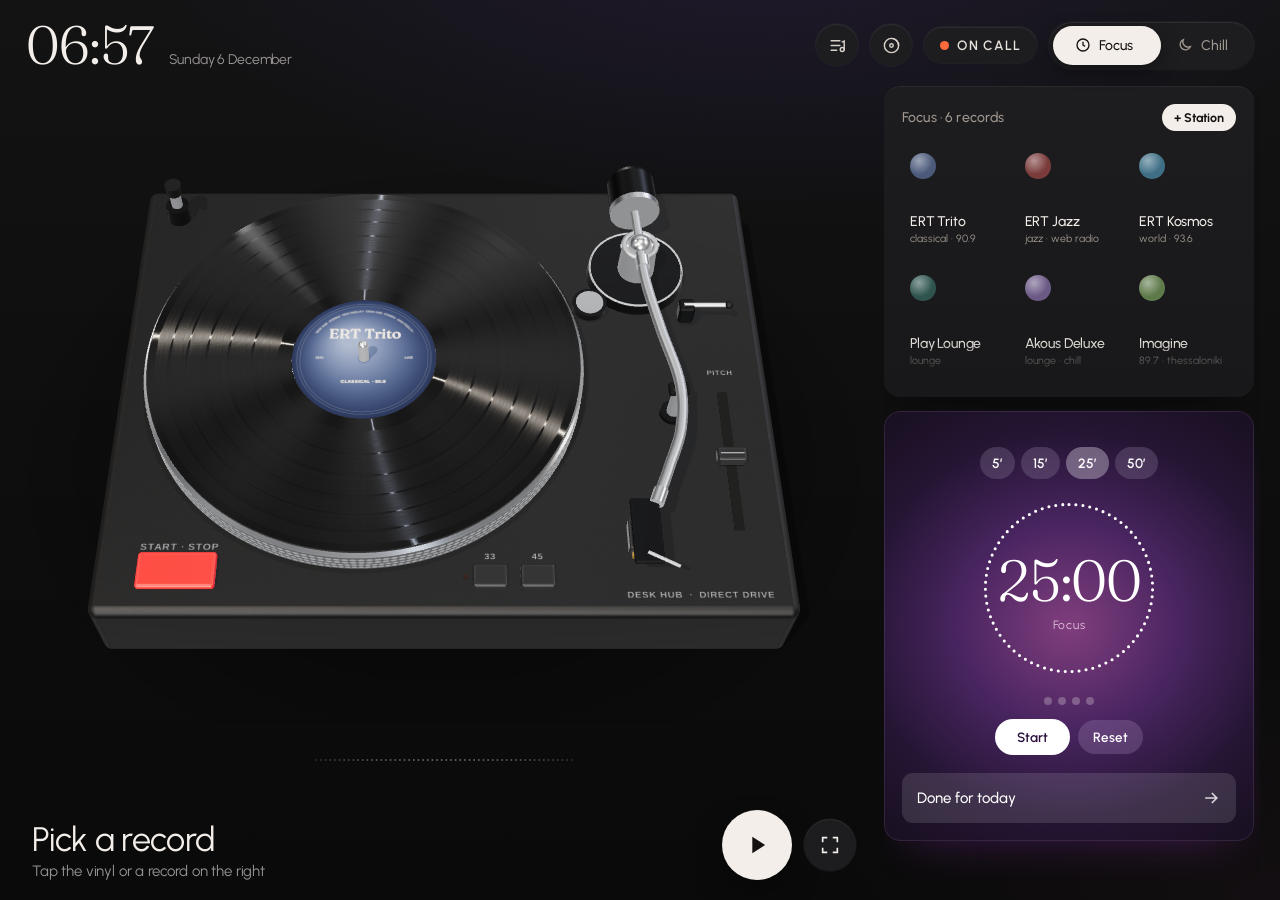
==== commit dce5bb0c: "ND: centered waveform placed under the turntable Co-Authored-By: Claude Opus 5.5 <noreply@anthropic." ====
--- a/nd/index.html
+++ b/nd/index.html
@@ -522,6 +522,7 @@
 #wave{display:block;width:min(420px,100%);height:64px;margin:0 0 14px -2px}
 #wave{width:min(260px,100%)}
 .np-station .dots{display:none}
+#wave{margin:4px auto 12px;flex:none}
 </style>
 </head>
 <body class="chill">
@@ -578,9 +579,9 @@
           <div class="rpm"><span class="led" id="led"></span>33⅓ RPM</div>
         </div>
       </div>
+      <canvas id="wave"></canvas>
       <div class="now" id="now">
         <div style="min-width:0">
-          <canvas id="wave"></canvas>
           <div class="np-station"><span class="dots"><i></i><i></i><i></i></span><span id="npStation"></span></div>
           <div class="np-row"><div class="np-title" id="npTitle">Pick a record</div><button id="likeBtn" aria-label="Like"><svg viewBox="0 0 24 24" fill="currentColor"><path d="M12 20.5s-7.5-4.6-9.3-9.4C1.4 7.6 3.6 4 7.1 4c2 0 3.6 1.1 4.9 2.8C13.3 5.1 14.9 4 16.9 4c3.5 0 5.7 3.6 4.4 7.1-1.8 4.8-9.3 9.4-9.3 9.4z"/></svg></button></div>
           <div class="np-artist" id="npArtist">Tap the vinyl or a record on the right</div>
@@ -999,7 +1000,7 @@
 function frame(){requestAnimationFrame(frame);if(document.hidden)return;
   const on=!now.classList.contains('paused');amp+=((on?1:0)-amp)*.06;t+=.016;
   const w=c.clientWidth,h=c.clientHeight,gap=w/N,bw=Math.max(2,gap*.42);x.clearRect(0,0,w,h);
-  for(let i=0;i<N;i++){const f=(i+.5)/N;const env=Math.min(1,f*14)*Math.pow(1-f,1.15);
+  for(let i=0;i<N;i++){const env=Math.sin(Math.PI*(i+.5)/N)**.8;
     const v=.5+.5*Math.sin(t*sp[i]*3+ph[i])*Math.sin(t*1.3+i*.35);
     const bh=Math.max(2,(.12+.88*v*env)*h*.92*amp+2*(1-amp));
     const a=.35+.6*env;x.fillStyle=`rgba(243,238,233,${a*(.4+.6*amp)})`;
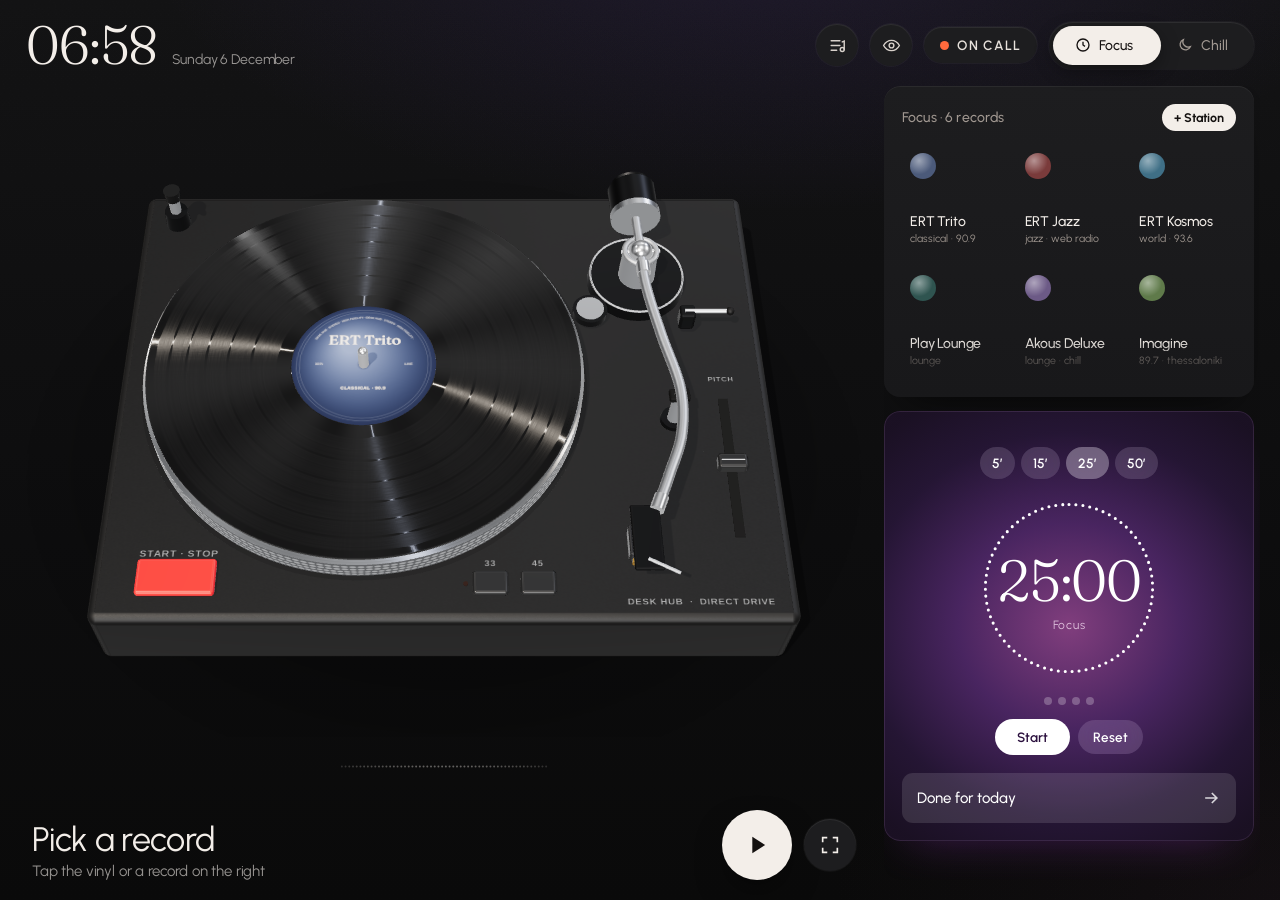
==== commit daea024e: "ND: waveform 20% smaller; eye icon for skins Co-Authored-By: Claude Opus 5.5 <noreply@anthropic.com>" ====
--- a/nd/index.html
+++ b/nd/index.html
@@ -523,6 +523,7 @@
 #wave{width:min(260px,100%)}
 .np-station .dots{display:none}
 #wave{margin:4px auto 12px;flex:none}
+#wave{width:208px;height:51px}
 </style>
 </head>
 <body class="chill">
@@ -542,7 +543,7 @@
           <button data-skin="acrylic"><span class="sw" style="background:linear-gradient(150deg,rgba(220,235,240,.5),rgba(255,255,255,.08));border-color:rgba(255,255,255,.25)"></span>Clear</button>
         </div>
     <button class="hbtn" id="histBtn" aria-label="Recently played"><svg viewBox="0 0 24 24" fill="none" stroke="currentColor" stroke-width="1.8" stroke-linecap="round"><path d="M4 6h11M4 12h11M4 18h7"/><circle cx="18" cy="17" r="2.5"/><path d="M20.5 17V6.5l-2.5 1"/></svg></button>
-    <button class="hbtn" id="skinBtn" aria-label="Turntable look"><svg viewBox="0 0 24 24" fill="none" stroke="currentColor" stroke-width="1.8"><circle cx="12" cy="12" r="9"/><circle cx="12" cy="12" r="2.2"/><path d="M12 3a9 9 0 0 1 9 9"/></svg></button>
+    <button class="hbtn" id="skinBtn" aria-label="Turntable look"><svg viewBox="0 0 24 24" fill="none" stroke="currentColor" stroke-width="1.8" stroke-linecap="round" stroke-linejoin="round"><path d="M2 12s3.6-6.5 10-6.5S22 12 22 12s-3.6 6.5-10 6.5S2 12 2 12z"/><circle cx="12" cy="12" r="3"/></svg></button>
     <button class="oa-btn" id="oaBtn" aria-label="On call"><i></i>ON CALL</button>
     <div class="modes" id="modes">
       <div class="pill" id="pill"></div>
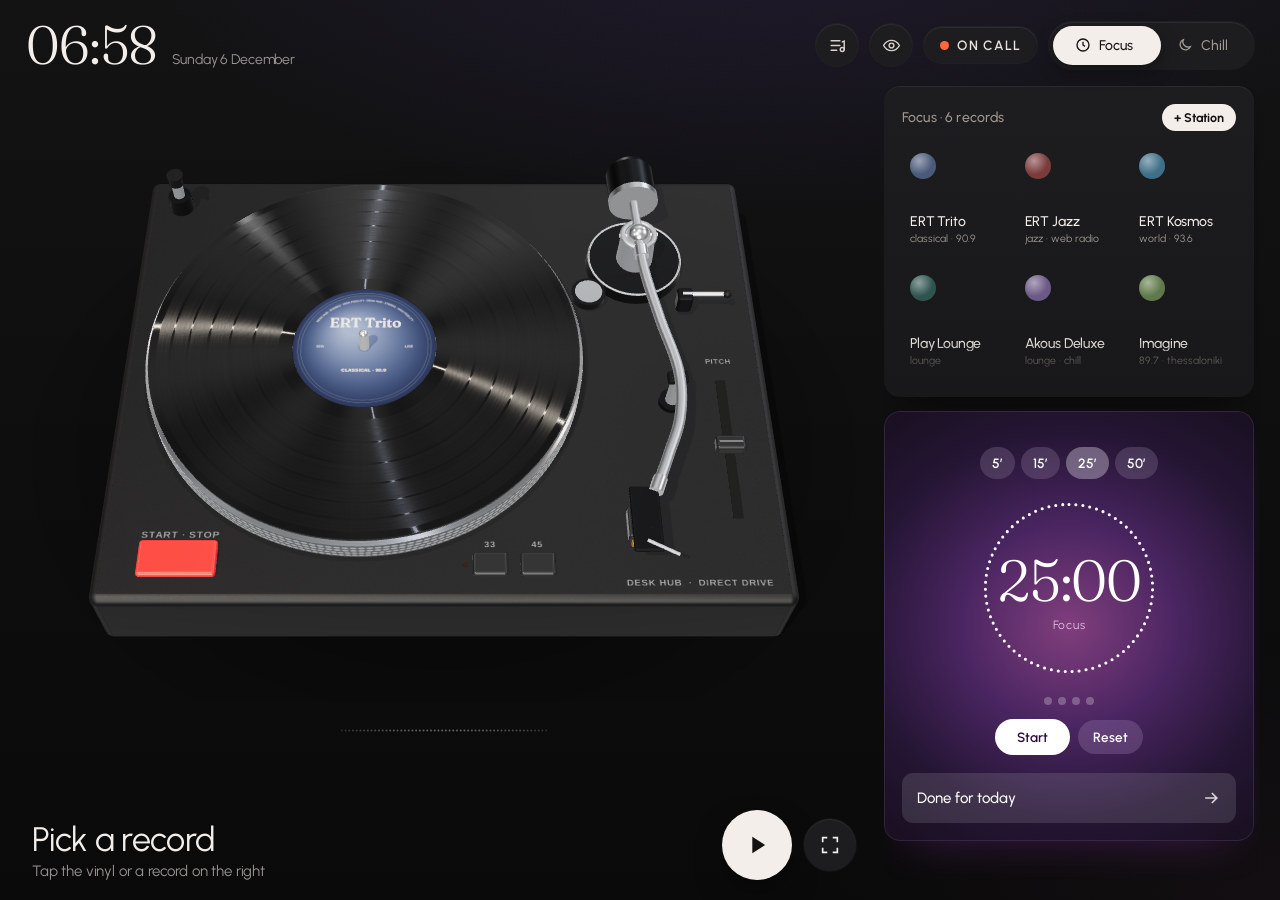
==== commit 54236c00: "ND: station stays as big title; song + like shown centered under the waveform Co-Authored-By: Claude" ====
--- a/nd/index.html
+++ b/nd/index.html
@@ -524,6 +524,14 @@
 .np-station .dots{display:none}
 #wave{margin:4px auto 12px;flex:none}
 #wave{width:208px;height:51px}
+#songLine{display:flex;align-items:center;justify-content:center;gap:8px;min-height:30px;margin:-4px auto 10px;max-width:80%;opacity:0;transform:translateY(4px);transition:all .4s ease;font-size:14px;color:rgba(243,238,233,.85)}
+#songLine.on{opacity:1;transform:none}
+#songLine .sl-t{font-weight:600;white-space:nowrap;overflow:hidden;text-overflow:ellipsis}
+#songLine .sl-a{color:rgba(243,238,233,.55);white-space:nowrap;overflow:hidden;text-overflow:ellipsis}
+#songLine .sl-a:not(:empty)::before{content:"· ";}
+#songLine #likeBtn{width:30px;height:30px;margin:0 0 0 4px;flex:none}
+#songLine #likeBtn svg{width:15px;height:15px}
+#songLine:not(.on) #likeBtn{display:none}
 </style>
 </head>
 <body class="chill">
@@ -1008,6 +1016,23 @@
     const xx=i*gap+(gap-bw)/2,y=(h-bh)/2;x.beginPath();x.roundRect?x.roundRect(xx,y,bw,bh,bw/2):x.rect(xx,y,bw,bh);x.fill();}}
 frame();})();
 </script>
+<script>
+/* Big title = station. When the station shares the song, show it in a centered line under the waveform. */
+(()=>{const st=document.getElementById('npStation'),ti=document.getElementById('npTitle'),ar=document.getElementById('npArtist'),wave=document.getElementById('wave');
+if(!st||!ti||!ar||!wave)return;const row=st.closest('.np-station');row.style.display='none';
+const line=document.createElement('div');line.id='songLine';line.innerHTML='<span class="sl-t"></span><span class="sl-a"></span>';
+wave.insertAdjacentElement('afterend',line);const like=document.getElementById('likeBtn');if(like)line.appendChild(like);
+let busy=false;
+function curSub(){const c=document.querySelector('.sleeve.cur em');return c?c.textContent:'';}
+function upd(){if(busy)return;const sn=st.textContent.trim(),t=ti.textContent.trim();
+  if(sn&&t&&t!==sn){busy=true;line.querySelector('.sl-t').textContent=t;line.querySelector('.sl-a').textContent=ar.textContent.trim();
+    line.classList.add('on');ti.textContent=sn;ar.textContent=curSub();busy=false;}
+  else if(t===sn&&!line.dataset.keep){/* station view; keep song line only while same station plays */}
+}
+let lastStation='';new MutationObserver(()=>{const sn=st.textContent.trim();if(sn!==lastStation){lastStation=sn;line.classList.remove('on');}upd();}).observe(st,{childList:true,characterData:true,subtree:true});
+new MutationObserver(upd).observe(ti,{childList:true,characterData:true,subtree:true});
+upd();})();
+</script>
 
 </body>
 </html>
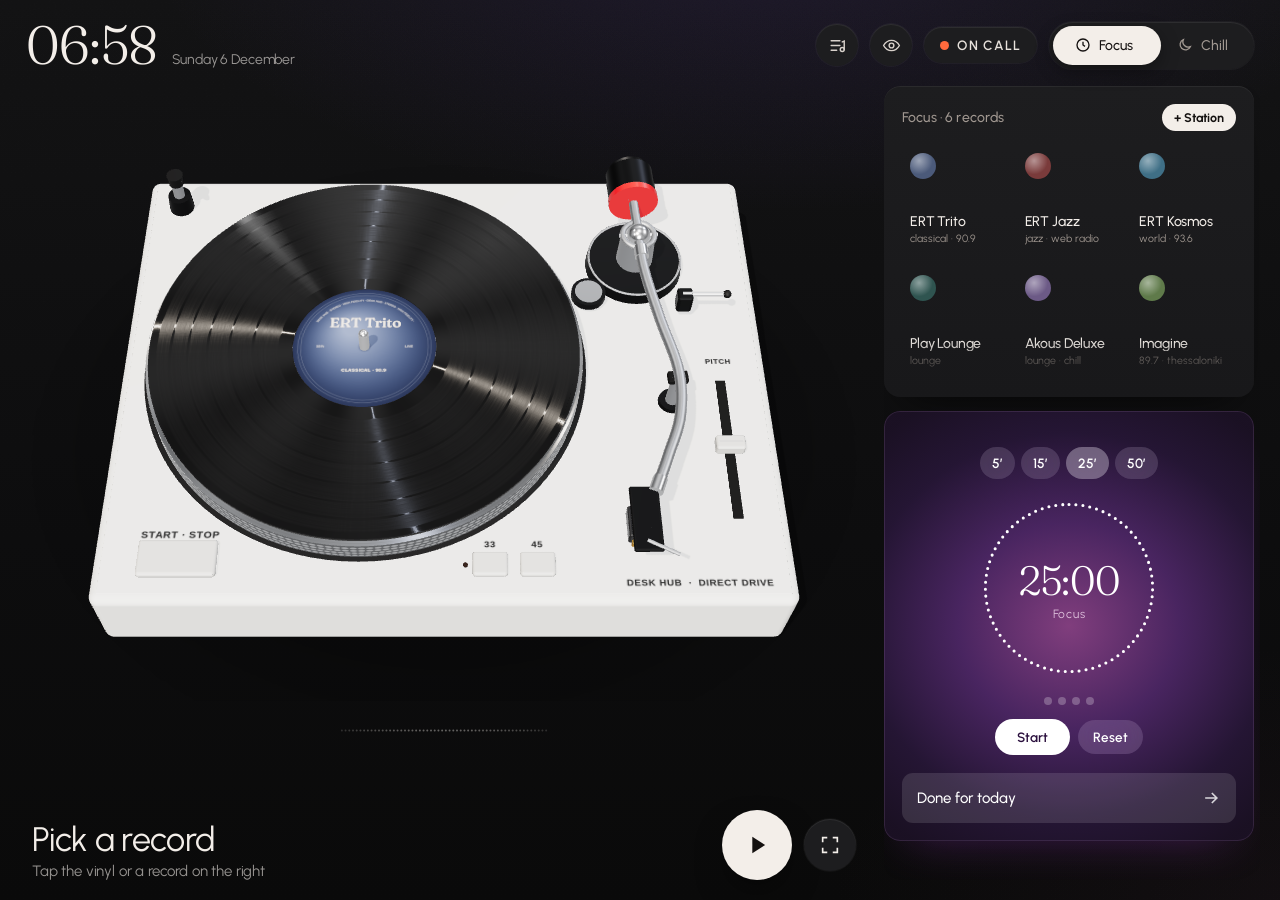
==== commit 038b6ae8: "ND: white turntable default; neutral start button, red counterweight ring; smaller timer digits Co-A" ====
--- a/nd/index.html
+++ b/nd/index.html
@@ -532,6 +532,7 @@
 #songLine #likeBtn{width:30px;height:30px;margin:0 0 0 4px;flex:none}
 #songLine #likeBtn svg{width:15px;height:15px}
 #songLine:not(.on) #likeBtn{display:none}
+.ring .t b{font-size:41px}
 </style>
 </head>
 <body class="chill">
@@ -544,8 +545,8 @@
     <div class="time"><div id="clock">--:--</div><div id="date"></div></div>
     <div class="hright">
         <div class="skins" id="skins">
-          <button data-skin="noir"><span class="sw" style="background:#141414;position:relative"><i style="position:absolute;left:8px;bottom:7px;width:12px;height:7px;border-radius:2px;background:#d71921"></i></span>Black · red</button>
-          <button data-skin="mono"><span class="sw" style="background:#efefec;position:relative"><i style="position:absolute;left:8px;bottom:7px;width:12px;height:7px;border-radius:2px;background:#d71921"></i></span>White · red</button>
+          <button data-skin="noir"><span class="sw" style="background:#141414;position:relative"><i style="position:absolute;left:8px;bottom:7px;width:7px;height:7px;border-radius:50%;background:#d71921"></i></span>Black · red</button>
+          <button data-skin="mono"><span class="sw" style="background:#efefec;position:relative"><i style="position:absolute;left:8px;bottom:7px;width:7px;height:7px;border-radius:50%;background:#d71921"></i></span>White · red</button>
           <button data-skin="black"><span class="sw" style="background:linear-gradient(150deg,#2a2a2c,#0b0b0c)"></span>Black</button>
           <button data-skin="walnut"><span class="sw" style="background:repeating-linear-gradient(170deg,#6a3d1e 0 5px,#55301a 5px 8px,#7a4824 8px 11px)"></span>Walnut</button>
           <button data-skin="acrylic"><span class="sw" style="background:linear-gradient(150deg,rgba(220,235,240,.5),rgba(255,255,255,.08));border-color:rgba(255,255,255,.25)"></span>Clear</button>
@@ -958,8 +959,8 @@
 $('#onair').addEventListener('click',e=>{if(e.target.id==='oaEnd'){exitOnAir();return;}
   $('#onair').classList.add('ask');clearTimeout(oaAskT);oaAskT=setTimeout(()=>$('#onair').classList.remove('ask'),4000);});
 /* ---------- Skins ---------- */
-let skinName=store.get('skin_nd2','noir');
-function applySkin(n){skinName=n;store.set('skin_nd2',n);window.tt3d&&tt3d.setSkin(n);$$('#skins button').forEach(b=>b.classList.toggle('on',b.dataset.skin===n));}
+let skinName=store.get('skin_nd3','mono');
+function applySkin(n){skinName=n;store.set('skin_nd3',n);window.tt3d&&tt3d.setSkin(n);$$('#skins button').forEach(b=>b.classList.toggle('on',b.dataset.skin===n));}
 $('#skinBtn').onclick=e=>{e.stopPropagation();$('#skinBtn').classList.toggle('on',$('#skins').classList.toggle('on'));};
 $$('#skins button').forEach(b=>b.onclick=e=>{e.stopPropagation();applySkin(b.dataset.skin);setTimeout(()=>{$('#skins').classList.remove('on');$('#skinBtn').classList.remove('on');},350);});
 addEventListener('pointerdown',e=>{if(!e.target.closest('#skins')&&!e.target.closest('#skinBtn')){$('#skins').classList.remove('on');$('#skinBtn').classList.remove('on');}});
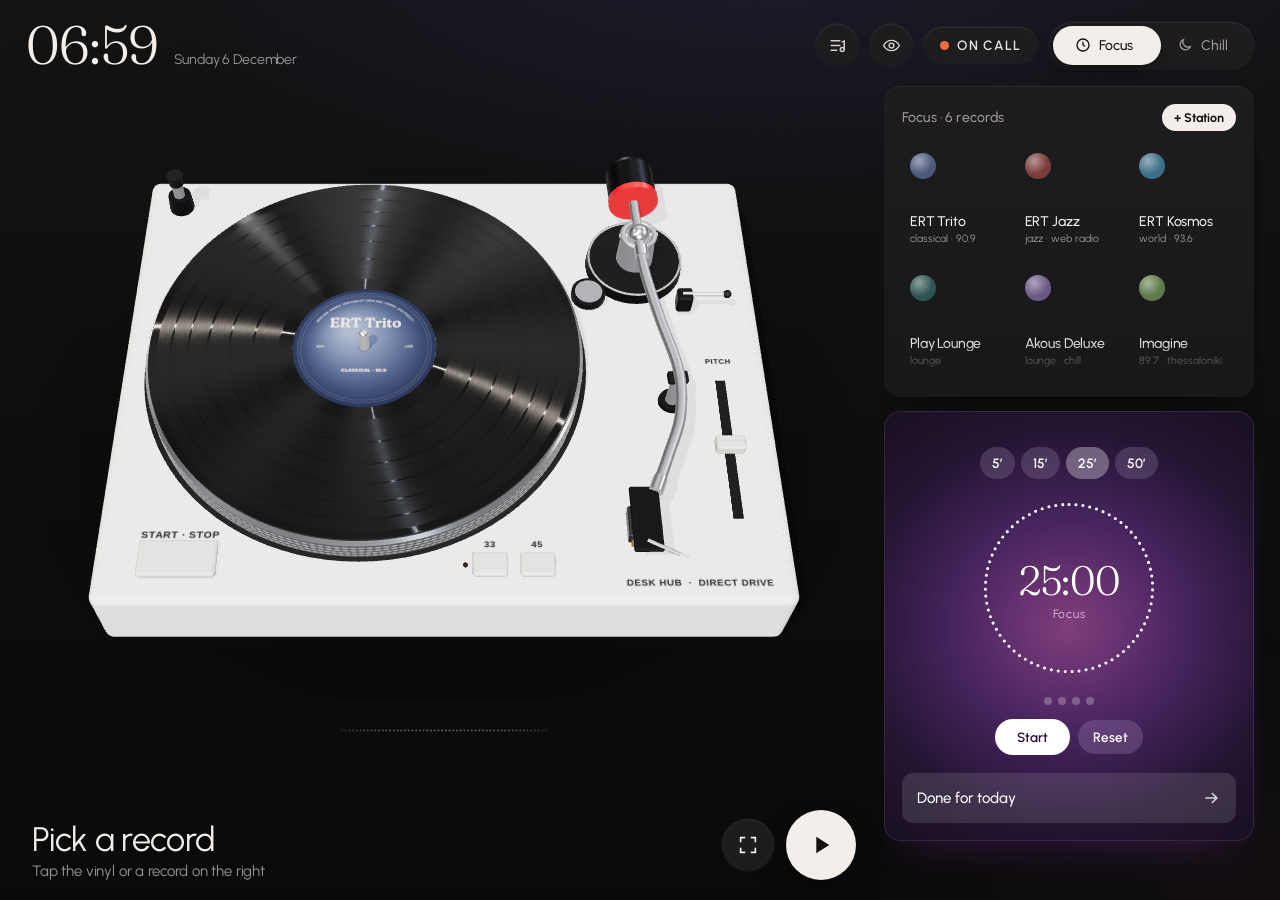
==== commit 7b322c7d: "Classic-iOS wood edition for the main version (shelf, leather, glossy controls, wood-only turntables" ====
--- a/nd/index.html
+++ b/nd/index.html
@@ -597,8 +597,9 @@
           <div class="np-artist" id="npArtist">Tap the vinyl or a record on the right</div>
         </div>
         <div class="ctrls">
+          
+          <button class="cbtn" id="soloBtn" aria-label="Turntable only"><svg viewBox="0 0 24 24" fill="none" stroke="currentColor" stroke-width="1.8"><path d="M4 9V4h5M20 9V4h-5M4 15v5h5M20 15v5h-5"/></svg></button>
           <button class="cbtn big" id="play" aria-label="Play"><svg viewBox="0 0 24 24" fill="currentColor" id="playIcon"><path d="M8 5v14l11-7z"/></svg></button>
-          <button class="cbtn" id="soloBtn" aria-label="Turntable only"><svg viewBox="0 0 24 24" fill="none" stroke="currentColor" stroke-width="1.8"><path d="M4 9V4h5M20 9V4h-5M4 15v5h5M20 15v5h-5"/></svg></button>
         </div>
 
       </div>
